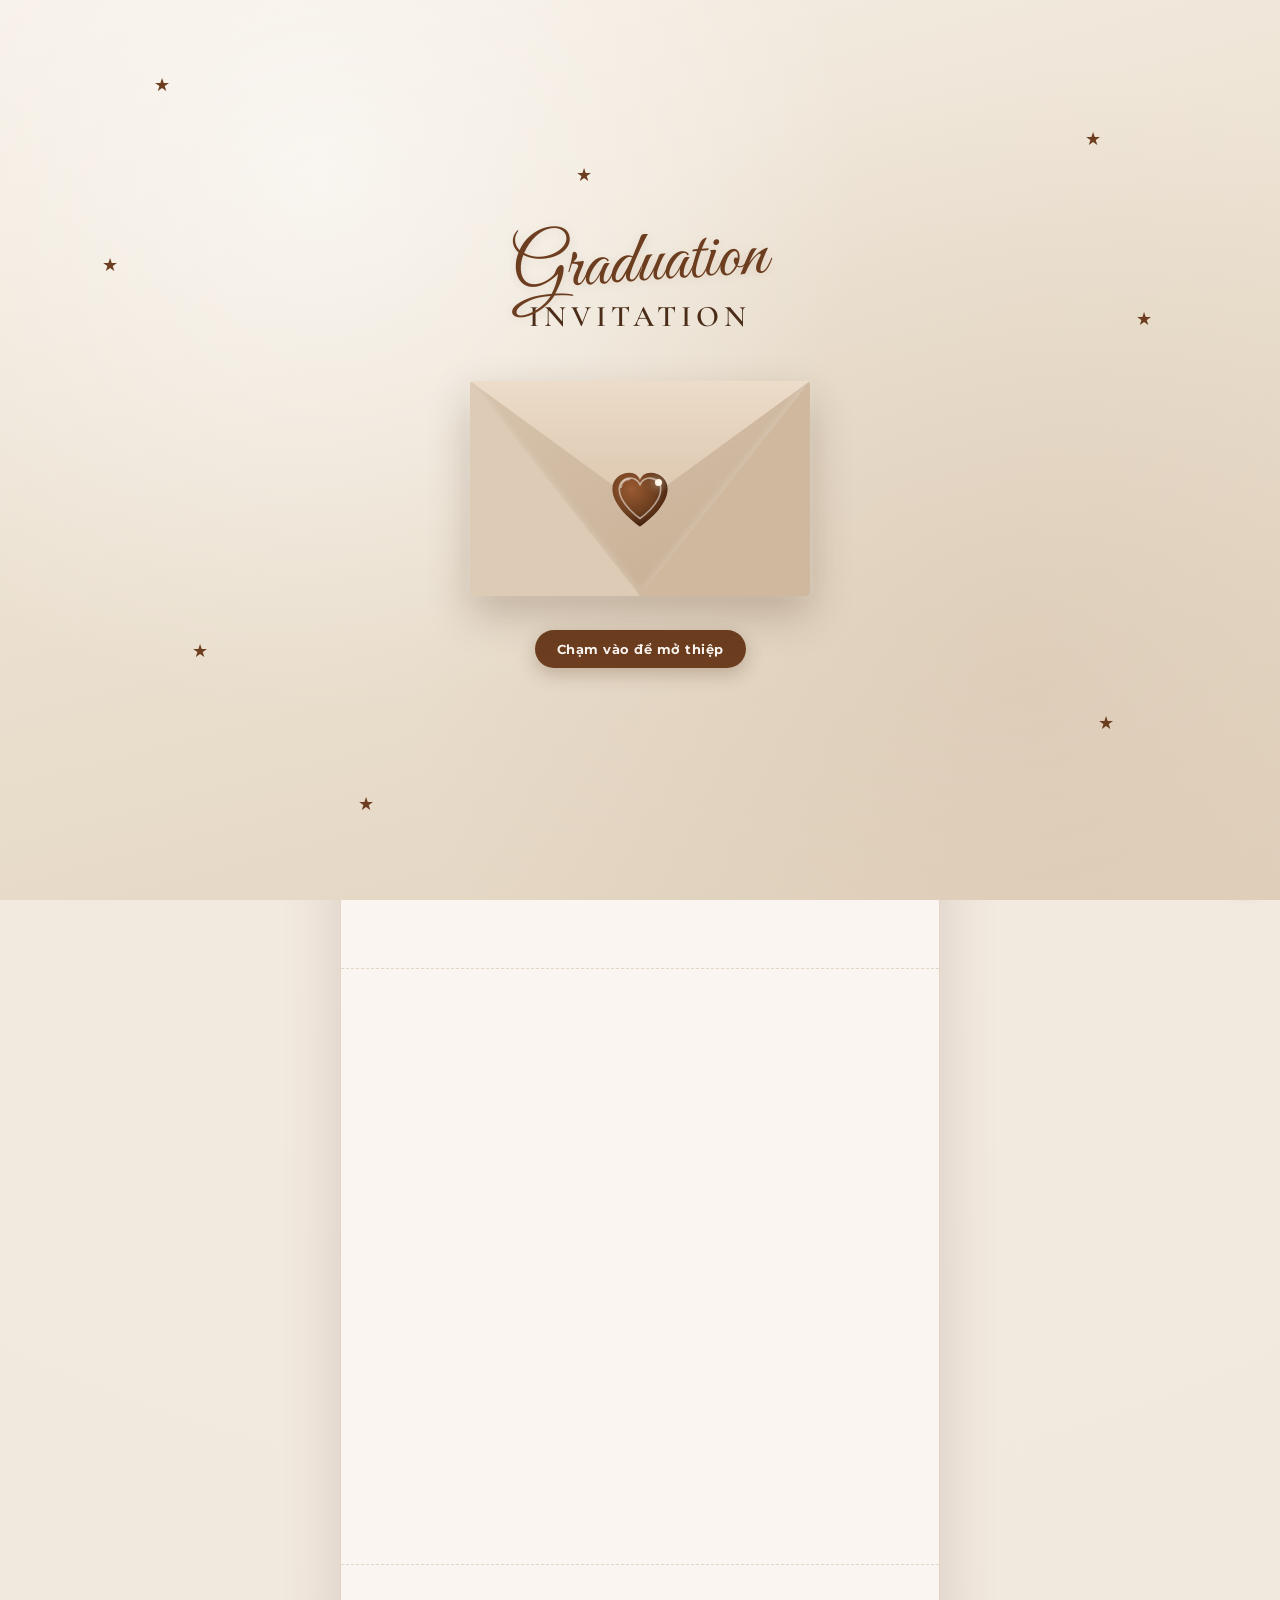
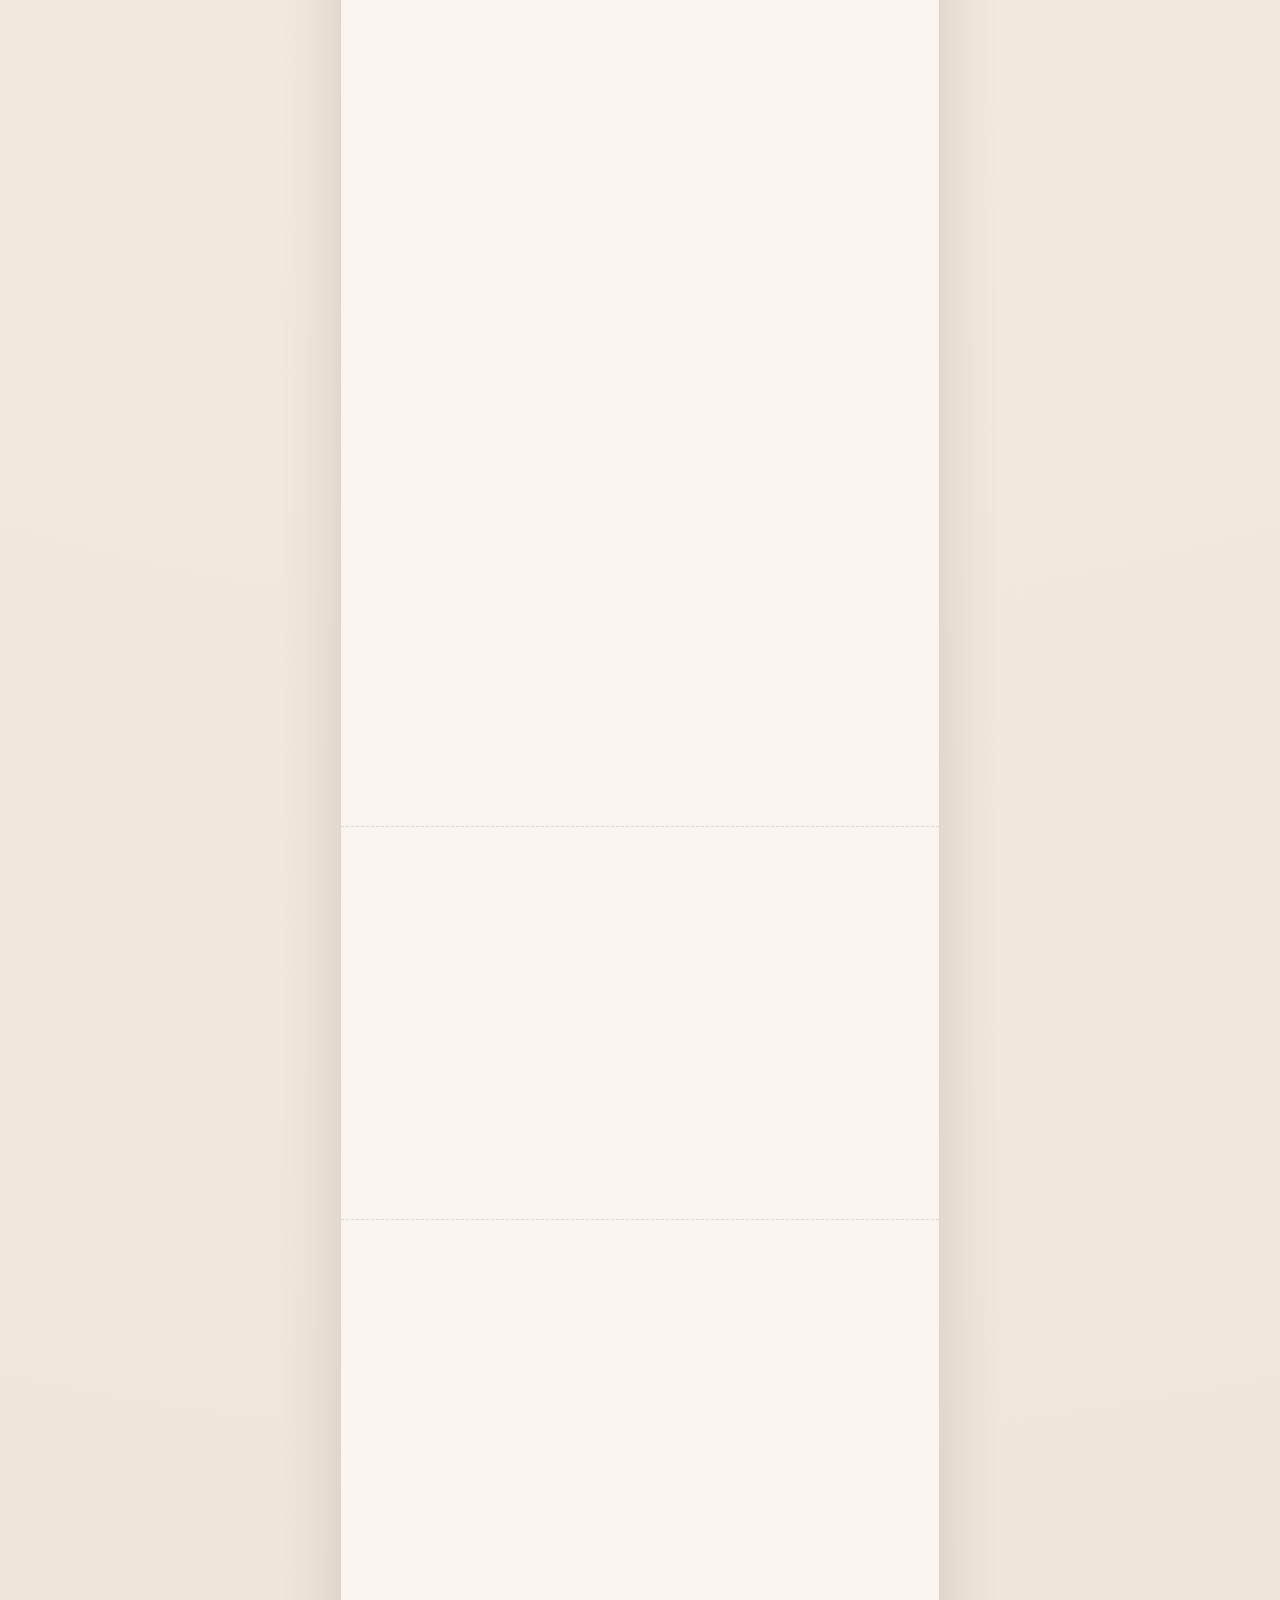
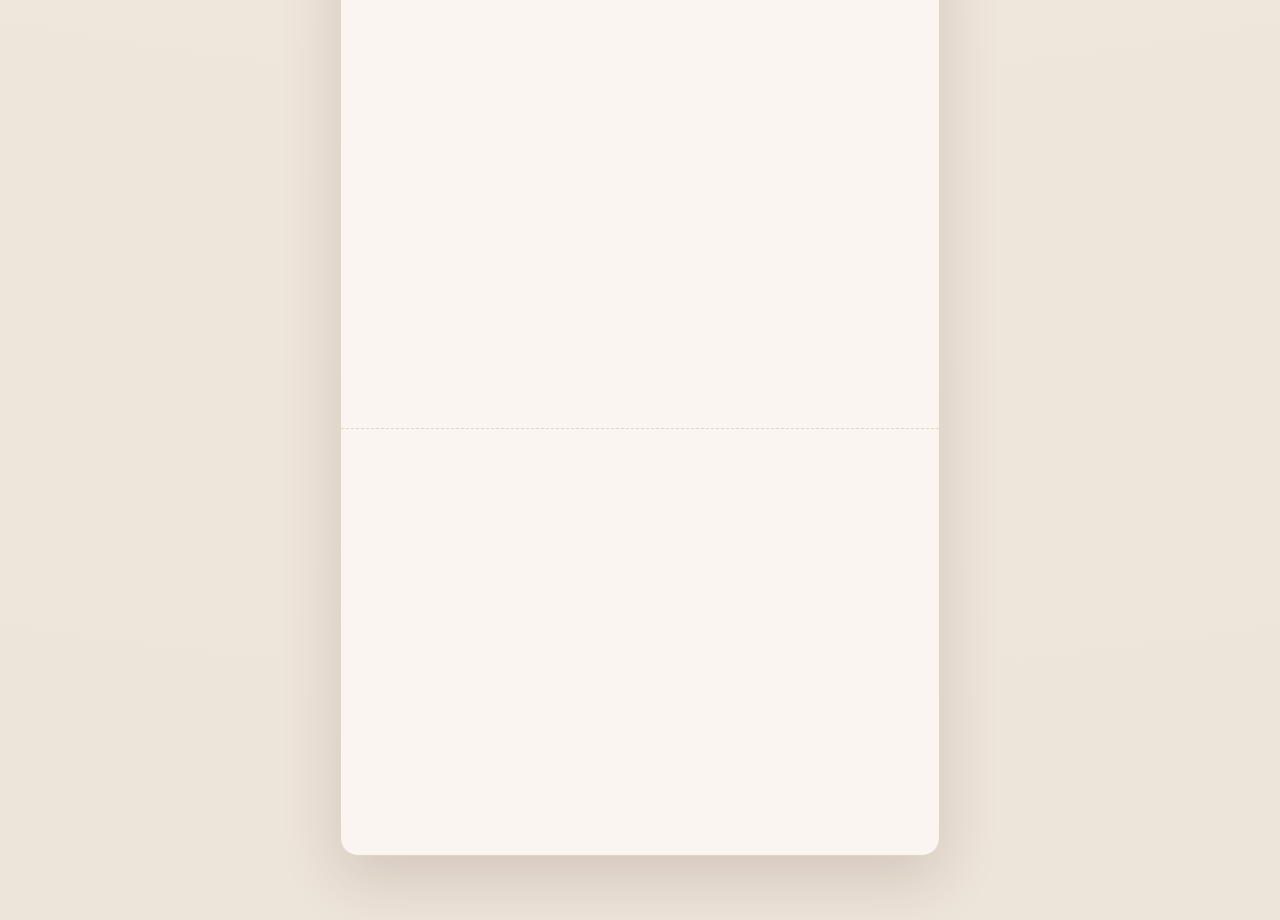
==== index.html @ fa22c61e "Retouch photo 4 and 7 to seamlessly remove background people and feet" ====
<!DOCTYPE html>
<html lang="vi">
<head>
  <meta charset="UTF-8">
  <meta name="viewport" content="width=device-width, initial-scale=1.0, viewport-fit=cover">
  <title>Thư Mời Lễ Tốt Nghiệp - Phạm Thị Kim Huê</title>

  <!-- Open Graph Meta Tags -->
  <meta property="og:type" content="website">
  <meta property="og:title" content="Graduation Party - Phạm Thị Kim Huê">
  <meta property="og:description" content="Thân mời bạn đến tham dự Graduation Party của Kim Huê vào 17 NOV 2026 tại Nhà hát Hòa Bình!">
  <meta name="description" content="Thiệp mời Graduation Party của Phạm Thị Kim Huê - 17/11/2026 tại Nhà hát Hòa Bình">

  <!-- Favicon -->
  <link rel="icon" href="data:image/svg+xml,<svg xmlns=%22http://www.w3.org/2000/svg%22 viewBox=%220 0 100 100%22><text y=%22.9em%22 font-size=%2290%22>🎓</text></svg>">

  <!-- Google Fonts: Montserrat, Great Vibes & Dancing Script (hỗ trợ đầy đủ tiếng Việt) -->
  <link rel="preconnect" href="https://fonts.googleapis.com">
  <link rel="preconnect" href="https://fonts.gstatic.com" crossorigin>
  <link href="https://fonts.googleapis.com/css2?family=Cormorant+Garamond:wght@500;600;700&family=Dancing+Script:wght@500;600;700&family=Great+Vibes&family=Montserrat:wght@400;500;600;700;800;900&display=swap" rel="stylesheet">

  <!-- Stylesheet -->
  <link rel="stylesheet" href="css/style.css?v=39">
</head>
<body class="invitation-pending">

  <!-- HIỆU ỨNG MỞ THIỆP PHONG BÌ NGANG KÈM CON DẤU HOA HỒNG & LÁ THƯ TRỒI LÊN -->
  <div id="envelopeOverlay" class="envelope-overlay" role="button" tabindex="0" aria-label="Chạm để mở thiệp mời">
    <div class="env-stars-bg" aria-hidden="true">
      <span class="env-star" style="top:8%;left:12%;">★</span>
      <span class="env-star" style="top:14%;right:14%;">★</span>
      <span class="env-star" style="top:28%;left:8%;">★</span>
      <span class="env-star" style="top:34%;right:10%;">★</span>
      <span class="env-star" style="bottom:26%;left:15%;">★</span>
      <span class="env-star" style="bottom:18%;right:13%;">★</span>
      <span class="env-star" style="bottom:9%;left:28%;">★</span>
      <span class="env-star" style="top:18%;left:45%;">★</span>
    </div>

    <div class="env-overlay-inner">
      <div class="env-header-group">
        <div class="env-title-script">Graduation</div>
        <div class="env-title-serif">INVITATION</div>
      </div>

      <div class="env-box-stage" id="envBoxStage">
        <!-- Lá thư giấy mép lượn sóng trồi lên khi chạm mở -->
        <div class="env-letter-card">
          <svg class="env-paperclip" viewBox="0 0 36 74" fill="none" stroke="#B65B43" stroke-width="3.2" stroke-linecap="round" aria-hidden="true">
            <path d="M12 20 V56 C12 65, 26 65, 26 56 V16 C26 6, 8 6, 8 16 V48 C8 54, 18 54, 18 48 V22"/>
          </svg>
          <div class="env-letter-top">THÂN MỜI</div>
          <div class="env-letter-sub">tham dự lễ tốt nghiệp của</div>
          <div id="envGradName" class="env-grad-script">Kim Huê</div>
          <div class="env-letter-date">17 NOV 2026</div>
        </div>

        <!-- Khung phong bì ngang -->
        <div class="env-pocket-back"></div>
        <div class="env-flap-top"></div>
        <div class="env-pocket-front"></div>

        <!-- Con dấu sáp hình trái tim -->
        <div class="env-rose-seal env-heart-seal" aria-hidden="true">
          <svg class="env-heart-svg" viewBox="0 0 64 64" fill="none" aria-hidden="true">
            <defs>
              <radialGradient id="heartWaxGrad" cx="35%" cy="30%" r="70%">
                <stop offset="0%" stop-color="#9A5B32"/>
                <stop offset="65%" stop-color="#6C3E1F"/>
                <stop offset="100%" stop-color="#45230F"/>
              </radialGradient>
            </defs>
            <!-- Thân sáp hình trái tim -->
            <path d="M32 56 C32 56, 6 39, 6 20.5 C6 11.5, 13.5 5.5, 22 5.5 C27.2 5.5, 30.8 8.6, 32 12.2 C33.2 8.6, 36.8 5.5, 42 5.5 C50.5 5.5, 58 11.5, 58 20.5 C58 39, 32 56, 32 56 Z" fill="url(#heartWaxGrad)"/>
            <!-- Đường dập nổi trái tim bên trong -->
            <path d="M32 48.5 C32 48.5, 12.5 35, 12.5 21 C12.5 14.5, 17.5 10.5, 23 10.5 C27.2 10.5, 30.5 13.5, 32 16.5 C33.5 13.5, 36.8 10.5, 41 10.5 C46.5 10.5, 51.5 14.5, 51.5 21 C51.5 35, 32 48.5, 32 48.5 Z" stroke="rgba(250, 245, 240, 0.55)" stroke-width="1.6" fill="none"/>
            <!-- Vệt sáng bóng nhẹ trên sáp -->
            <path d="M14 19 C14 14.5, 18 11.5, 22 11.5" stroke="rgba(255, 250, 240, 0.45)" stroke-width="2" stroke-linecap="round"/>
          </svg>
          <span class="env-seal-glint"></span>
        </div>

        <!-- Ảnh sticker cắt viền trắng góc phải dưới khi mở phong bì -->
        <div class="env-mini-polaroid" id="envMiniPolaroid">
          <div class="env-mini-photo-box">
            <img id="envMiniImg" alt="Ảnh cử nhân" />
            <span class="env-mini-ph">KH</span>
          </div>
        </div>
      </div>

      <div class="env-tap-prompt">Chạm vào để mở thiệp</div>
    </div>
  </div>

  <!-- Nhạc nền: Taylor Swift - Long Live (Taylor's Version) -->
  <audio id="bgMusic" preload="auto">
    <source src="assets/audio/long_live.m4a" type="audio/mp4">
    <source src="assets/audio/long_live.mp3" type="audio/mpeg">
  </audio>

  <!-- Canvas hạt ánh kim & cánh hoa bay nhẹ nhàng -->
  <canvas id="fxCanvas"></canvas>

  <!-- Khung thiệp mời trung tâm (tương thích điện thoại và máy tính) -->
  <main class="invitation-sheet" id="mainInvitationCard">

    <!-- =====================================================================
         SECTION 1: THIỆP CHÍNH THEO MẪU GRADUATION PARTY (KEM & NÂU VINTAGE)
         ===================================================================== -->
    <section class="party-hero-card">

      <!-- Họa tiết vẽ tay góc trên trái: Mũ cử nhân -->
      <svg class="sketch-decor sketch-cap-tl" viewBox="0 0 140 130" fill="none" stroke="#794A28" stroke-linecap="round" stroke-linejoin="round" aria-hidden="true">
        <!-- Phần mũ chóp trên nghiêng -->
        <path d="M10 15 L120 42 L80 90 L-8 55 Z" fill="#FAF5F0" stroke-width="2.2"/>
        <path d="M5 24 L95 47" stroke-width="1.1" stroke-dasharray="2 4"/>
        <path d="M18 38 L85 56" stroke-width="1.1"/>
        <!-- Phần vành đội đầu -->
        <path d="M22 68 L22 92 C40 104, 78 102, 92 85 L92 66" fill="#FAF5F0" stroke-width="2.2"/>
        <path d="M22 76 C45 88, 72 86, 92 73" stroke-width="1.3"/>
        <!-- Ngôi sao nhỏ vẽ tay -->
        <path d="M52 34 L54 39 L59 39 L55 42 L56 47 L52 44 L48 47 L49 42 L45 39 L50 39 Z" stroke-width="1.2"/>
        <!-- Nút đỉnh & dây tua rua -->
        <ellipse cx="56" cy="48" rx="4" ry="2.5" fill="#794A28"/>
        <path d="M56 48 C58 72, 46 95, 32 108" stroke-width="2"/>
        <path d="M32 108 L23 125 M32 108 L29 127 M32 108 L35 127 M32 108 L40 125" stroke-width="1.6"/>
        <circle cx="32" cy="107" r="3.2" fill="#FAF5F0" stroke-width="2"/>
      </svg>

      <!-- Họa tiết vẽ tay góc trên phải: Cuộn bằng tốt nghiệp & nơ -->
      <svg class="sketch-decor sketch-diploma-tr" viewBox="0 0 150 110" fill="none" stroke="#794A28" stroke-linecap="round" stroke-linejoin="round" aria-hidden="true">
        <path d="M24 10 L145 25 C154 38, 152 58, 138 68 L18 52 C8 40, 10 20, 24 10 Z" fill="#FAF5F0" stroke-width="2.2"/>
        <path d="M24 10 C32 22, 30 40, 18 52" stroke-width="1.8"/>
        <path d="M20 24 C23 29, 22 36, 17 40" stroke-width="1.3"/>
        <path d="M40 17 L130 29 M44 43 L126 54" stroke-width="1.1"/>
        <!-- Dải ruy băng buộc giữa cuộn bằng -->
        <path d="M84 17 C76 30, 74 44, 78 60 L88 61 C84 45, 86 31, 94 18 Z" fill="#FAF5F0" stroke-width="2"/>
        <!-- Nơ ruy băng -->
        <path d="M81 40 C65 32, 62 49, 79 44" stroke-width="1.8"/>
        <path d="M84 40 C102 35, 100 52, 82 44" stroke-width="1.8"/>
        <path d="M78 44 L66 64 M84 44 L94 67" stroke-width="1.8"/>
      </svg>

      <!-- Bóng bay vẽ tay bên trái -->
      <svg class="sketch-decor sketch-balloon-ml" viewBox="0 0 80 150" fill="none" stroke="#794A28" stroke-linecap="round" stroke-linejoin="round" aria-hidden="true">
        <path d="M38 12 C56 10, 68 25, 65 44 C62 63, 47 73, 39 74 C29 74, 15 62, 16 42 C17 24, 24 14, 38 12 Z" fill="#FAF5F0" stroke-width="2"/>
        <path d="M35 20 C27 22, 23 30, 24 40" stroke-width="1.3"/>
        <path d="M37 74 L34 79 L43 79 Z" fill="#FAF5F0" stroke-width="1.8"/>
        <path d="M39 79 C43 96, 31 112, 37 128 C40 135, 36 142, 32 146" stroke-width="1.5"/>
      </svg>

      <!-- Bàn tay cầm cuộn bằng tốt nghiệp bên phải -->
      <svg class="sketch-decor sketch-hand-mr" viewBox="0 0 110 170" fill="none" stroke="#794A28" stroke-linecap="round" stroke-linejoin="round" aria-hidden="true">
        <!-- Cuộn bằng trên tay -->
        <path d="M54 12 L84 4 L52 104 L24 98 Z" fill="#FAF5F0" stroke-width="2.5"/>
        <ellipse cx="69" cy="8" rx="15" ry="6" transform="rotate(-14 69 8)" fill="#FAF5F0" stroke-width="2.2"/>
        <path d="M40 52 L66 56" stroke-width="2"/>
        <!-- Ngón tay nắm -->
        <path d="M68 42 C52 38, 42 48, 52 56 C44 60, 42 70, 54 74 C46 78, 48 88, 60 90 C68 92, 82 90, 90 98 L108 120" fill="#FAF5F0" stroke-width="2.6"/>
        <path d="M88 30 C76 34, 72 44, 78 52 C84 62, 92 72, 108 82" stroke-width="2.6"/>
        <path d="M52 56 L68 58 M54 74 L70 76" stroke-width="2"/>
      </svg>

      <!-- Bàn tay cầm cuộn bằng tốt nghiệp góc dưới trái -->
      <svg class="sketch-decor sketch-hand-bl" viewBox="0 0 110 175" fill="none" stroke="#794A28" stroke-linecap="round" stroke-linejoin="round" aria-hidden="true">
        <!-- Cuộn bằng hướng lên -->
        <path d="M26 10 L56 6 L72 102 L42 106 Z" fill="#FAF5F0" stroke-width="2.5"/>
        <ellipse cx="41" cy="8" rx="15" ry="6" transform="rotate(-6 41 8)" fill="#FAF5F0" stroke-width="2.2"/>
        <!-- Nơ ruy băng trên cuộn bằng -->
        <path d="M35 32 L61 28 M36 37 C22 30, 22 46, 37 40" stroke-width="2"/>
        <!-- Các ngón tay cầm -->
        <path d="M44 48 C58 46, 68 54, 58 62 C66 66, 68 76, 56 80 C64 84, 62 94, 50 96 C40 98, 28 96, 18 106 L2 135" fill="#FAF5F0" stroke-width="2.6"/>
        <path d="M18 42 C30 46, 36 54, 30 64 C24 74, 16 84, 2 96" stroke-width="2.6"/>
        <path d="M58 62 L44 64 M56 80 L42 82" stroke-width="2"/>
      </svg>

      <!-- Bóng bay vẽ tay góc dưới phải -->
      <svg class="sketch-decor sketch-balloon-br" viewBox="0 0 80 150" fill="none" stroke="#794A28" stroke-linecap="round" stroke-linejoin="round" aria-hidden="true">
        <path d="M42 12 C60 14, 67 28, 64 46 C60 66, 46 75, 36 74 C26 73, 15 60, 18 40 C21 22, 28 11, 42 12 Z" fill="#FAF5F0" stroke-width="2"/>
        <path d="M37 20 C29 22, 25 30, 26 40" stroke-width="1.3"/>
        <path d="M37 74 L33 79 L42 80 Z" fill="#FAF5F0" stroke-width="1.8"/>
        <path d="M37 80 C34 98, 46 112, 41 128 C38 136, 42 142, 46 146" stroke-width="1.5"/>
      </svg>

      <!-- NỘI DUNG CHÍNH TRONG THIỆP -->
      <div class="party-hero-content">

        <!-- Dòng 1: YOU ARE INVITED TO (hiệu ứng thu giãn khoảng chữ) -->
        <div id="subtitleDisplay" class="hero-kicker tracking-reveal">
          YOU ARE INVITED TO
        </div>

        <!-- Tiêu đề lớn: GRADUATION PARTY (xuất hiện từng dòng nối tiếp) -->
        <h1 class="hero-party-heading shimmer-brown">
          <span class="heading-line-1">GRADUATION</span>
          <span class="heading-line-2">PARTY</span>
        </h1>

        <!-- Hai khung ảnh Polaroid nghiêng xếp chéo lồng nhau -->
        <div class="hero-polaroids-stage polaroid-entrance">
          <div class="polaroid-card polaroid-left album-grid-item" data-full="">
            <div class="polaroid-photo-box">
              <img id="heroBgImg" alt="Ảnh cử nhân 1" />
              <div class="polaroid-placeholder">
                <span class="ph-text">Ảnh kỷ niệm 1</span>
              </div>
            </div>
          </div>

          <div class="polaroid-card polaroid-right album-grid-item" data-full="">
            <div class="polaroid-photo-box">
              <img id="filmStripImg" alt="Ảnh cử nhân 2" />
              <div class="polaroid-placeholder">
                <span class="ph-text">Ảnh kỷ niệm 2</span>
              </div>
            </div>
          </div>
        </div>

        <!-- IN HONOR OF + Tên cử nhân -->
        <div class="hero-honor-label scroll-reveal">IN HONOR OF</div>
        <div id="graduateCalligraphy" class="hero-grad-script scroll-reveal ink-scroll-reveal delay-1">Kim Huê</div>
        <div id="ribbonGradName" class="hero-grad-fullname scroll-reveal delay-2">PHẠM THỊ KIM HUÊ</div>

        <!-- Thời gian, Địa điểm, Liên hệ (từng dòng hiện nối tiếp) -->
        <div class="hero-event-details">
          <div id="eventTimeHighlight" class="hero-datetime scroll-reveal delay-2">
            10:30 – 12:30&nbsp;&nbsp;|&nbsp;&nbsp;Thứ Ba, 17/11/2026
          </div>

          <div class="hero-venue-row scroll-reveal delay-3">
            <svg class="venue-pin-svg" viewBox="0 0 24 24" fill="none" stroke="#4A2C18" stroke-width="2" stroke-linecap="round" stroke-linejoin="round" aria-hidden="true">
              <path d="M12 21s-7-6.5-7-11.5a7 7 0 1 1 14 0C19 14.5 12 21 12 21z"/>
              <circle cx="12" cy="9.5" r="2.5"/>
            </svg>
            <span id="venueTitleDisplay">NHÀ HÁT HÒA BÌNH</span>
          </div>

          <div id="venueAddress" class="hero-address scroll-reveal delay-4">
            240 ĐƯỜNG 3/2, PHƯỜNG HÒA HƯNG, TP HCM
          </div>

          <div class="hero-contact scroll-reveal delay-5">
            CONTACT : <a id="contactPhoneLink" href="tel:0373791033">0373791033</a>
          </div>
        </div>

        <!-- Đường chia họa tiết cổ điển giãn từ tâm -->
        <div class="vintage-divider-wrap scroll-reveal divider-grow delay-5" aria-hidden="true">
          <svg class="vintage-divider-svg" viewBox="0 0 360 20" fill="none">
            <line x1="10" y1="10" x2="145" y2="10" stroke="#794A28" stroke-width="1"/>
            <path d="M150 10 L158 5 L164 10 L158 15 Z" fill="#794A28"/>
            <circle cx="170" cy="10" r="2.2" fill="#794A28"/>
            <path d="M176 10 L180 6 L184 10 L180 14 Z" fill="#794A28"/>
            <circle cx="190" cy="10" r="2.2" fill="#794A28"/>
            <path d="M196 10 L202 5 L210 10 L202 15 Z" fill="#794A28"/>
            <line x1="215" y1="10" x2="350" y2="10" stroke="#794A28" stroke-width="1"/>
          </svg>
        </div>

        <!-- Lời mời kết thiệp -->
        <p id="thankYouMsgDisplay" class="hero-closing scroll-reveal delay-6">
          MONG ĐƯỢC GẶP BẠN TRONG NGÀY ĐẶC BIỆT NÀY!
        </p>

      </div>
    </section>

    <!-- =====================================================================
         SECTION 2: ĐẾM NGƯỢC & LỊCH THÁNG
         ===================================================================== -->
    <section class="party-sub-section" id="sectionCountdownCalendar">
      <div class="sub-section-head scroll-reveal">
        <h2 class="sub-heading">Đếm Ngược Ngày Vui</h2>
      </div>

      <div class="cream-timer-row scroll-reveal">
        <div class="cream-timer-box">
          <span id="timerDays" class="cream-timer-num">00</span>
          <span class="cream-timer-txt">Ngày</span>
        </div>
        <div class="cream-timer-box">
          <span id="timerHours" class="cream-timer-num">00</span>
          <span class="cream-timer-txt">Giờ</span>
        </div>
        <div class="cream-timer-box">
          <span id="timerMins" class="cream-timer-num">00</span>
          <span class="cream-timer-txt">Phút</span>
        </div>
        <div class="cream-timer-box">
          <span id="timerSecs" class="cream-timer-num">00</span>
          <span class="cream-timer-txt">Giây</span>
        </div>
      </div>

      <div class="calendar-card-cream scroll-reveal">
        <div class="calendar-month-heading">
          Tháng <span id="calMonthScript">11</span> • <span id="badgeYear">2026</span>
          <span class="sr-only">(<span id="badgeDay">17</span>/<span id="badgeMonth">11</span>)</span>
        </div>

        <div id="calendarGrid" class="cream-calendar-grid">
          <!-- Render bằng JS -->
        </div>

        <div class="sub-actions-center">
          <button id="addToCalendarBtn" class="btn-cream-outline btn-shine" type="button">
            Lưu Lịch Google Calendar
          </button>
        </div>
      </div>
    </section>

    <!-- =====================================================================
         SECTION 2.5: ALBUM KHOẢNH KHẮC KỶ NIỆM (TRÊN BẢN ĐỒ CHỈ ĐƯỜNG)
         ===================================================================== -->
    <section class="party-sub-section" id="sectionPreMapGallery">
      <div class="sub-section-head scroll-reveal">
        <h2 class="sub-heading">Khoảnh Khắc Kỷ Niệm</h2>
      </div>

      <div class="memories-collage-frame scroll-reveal">
        <div class="memories-gallery-grid">
          <div class="memory-photo-card collage-slot-1 album-grid-item" data-full="assets/photos/photo_8.jpg">
            <img src="assets/photos/photo_8.jpg" alt="Khoảnh khắc tốt nghiệp 1" loading="lazy" />
          </div>
          <div class="memory-photo-card collage-slot-2 album-grid-item" data-full="assets/photos/photo_4.jpg?v=2">
            <img src="assets/photos/photo_4.jpg?v=2" alt="Khoảnh khắc tốt nghiệp 2" loading="lazy" />
          </div>
          <div class="memory-photo-card collage-slot-3 album-grid-item" data-full="assets/photos/photo_6.jpg">
            <img src="assets/photos/photo_6.jpg" alt="Khoảnh khắc tốt nghiệp 3" loading="lazy" />
          </div>
          <div class="memory-photo-card collage-slot-4 album-grid-item" data-full="assets/photos/photo_5.jpg">
            <img src="assets/photos/photo_5.jpg" alt="Khoảnh khắc tốt nghiệp 4" loading="lazy" />
          </div>
          <div class="memory-photo-card collage-slot-5 album-grid-item" data-full="assets/photos/photo_7.jpg?v=2">
            <img src="assets/photos/photo_7.jpg?v=2" alt="Khoảnh khắc tốt nghiệp 5" loading="lazy" />
          </div>
        </div>
      </div>
    </section>

    <!-- =====================================================================
         SECTION 3: BẢN ĐỒ CHỈ ĐƯỜNG
         ===================================================================== -->
    <section class="party-sub-section" id="sectionLocation">
      <div class="sub-section-head scroll-reveal">
        <h2 class="sub-heading">Bản Đồ Chỉ Đường</h2>
      </div>

      <div class="map-frame-cream scroll-reveal">
        <iframe
          id="googleMapIframe"
          src="https://maps.google.com/maps?q=Nh%C3%A0%20H%C3%A1t%20H%C3%B2a%20B%C3%ACnh,%20240%20%C4%90%C6%B0%E1%BB%9Dng%203/2,%20TP%20HCM&t=&z=15&ie=UTF8&iwloc=&output=embed"
          loading="lazy"
          allowfullscreen=""
          title="Google Map Location">
        </iframe>
      </div>

      <div class="sub-actions-center scroll-reveal">
        <a id="googleMapLinkBtn" href="https://maps.google.com/?q=Nh%C3%A0+H%C3%A1t+H%C3%B2a+B%C3%ACnh,+240+%C4%90%C6%B0%E1%BB%9Dng+3/2,+Qu%E1%BA%ADn+10,+TP+HCM" target="_blank" rel="noopener noreferrer" class="btn-brown-solid btn-shine">
          Chỉ Đường Đến Nhà Hát Hòa Bình
        </a>
      </div>
    </section>

    <!-- =====================================================================
         SECTION 4: LỜI NHẮN TÂM SỰ & ALBUM MỞ RỘNG (ẨN KHI CHƯA CÓ ẢNH PHỤ)
         ===================================================================== -->
    <section class="party-sub-section" id="sectionLetter">
      <div class="letter-box-cream scroll-reveal">
        <h3 class="letter-title-cream scroll-reveal" id="letterTitleDisplay">THƯ CẢM ƠN VÀ LỜI MỜI DỰ LỄ TỐT NGHIỆP 🎓</h3>
        <div class="letter-body-cream" id="letterBodyContainer">
          <p class="scroll-reveal">Gửi những người đặc biệt trong những năm tháng tuổi trẻ của mình! 💗</p>
          <p class="scroll-reveal delay-1">Vậy là cuối cùng mình cũng đã đi đến chặng cuối của những năm tháng đại học. Một hành trình tưởng chừng còn rất dài, vậy mà giờ đây đã trở thành những kỷ niệm thật đẹp.</p>
          <p class="scroll-reveal delay-2">Mình thật sự biết ơn vì đã gặp được mọi người trong quãng thời gian này. Cảm ơn vì những lần gặp gỡ, những câu chuyện sẻ chia, những kỉ niệm vui buồn và những khi mọi người đã ở bên cạnh cả những lúc chẳng cần làm gì nhiều, chỉ đơn giản là có mặt. Có lẽ, điều đáng quý nhất khi nhìn lại những năm tháng sinh viên không chỉ là tấm bằng tốt nghiệp, mà còn là những người bạn mà mình may mắn có được.</p>
          <p class="scroll-reveal delay-3">Ngày tốt nghiệp sắp tới không chỉ đánh dấu một cột mốc của riêng mình, mà còn là dịp để mình được chia sẻ niềm vui với những người mà mình trân trọng. Vì vậy, mình rất mong mọi người có thể đến tham dự và cùng mình lưu lại thêm một kỷ niệm đẹp nhé!</p>
          <p class="scroll-reveal delay-4">Cảm ơn vì đã cùng mình viết nên một phần thanh xuân thật đáng nhớ. Mong rằng dù sau này mỗi người một hành trình, chúng ta vẫn sẽ luôn nhớ về nhau bằng những tình cảm thật đẹp.</p>
          <p class="scroll-reveal delay-5">Hẹn gặp mọi người trong ngày đặc biệt của mình! 💗</p>
          <p class="scroll-reveal delay-6">Thương mến!</p>
        </div>
        <div class="letter-sig-cream scroll-reveal ink-scroll-reveal delay-2" id="letterSignature">Phạm Thị Kim Huê</div>
      </div>

      <!-- Các ảnh phụ nếu bạn thêm thêm trong /admin -->
      <div class="extra-album-grid scroll-reveal" id="albumSection">
        <div class="album-grid-item extra-photo-slot" data-photo-slot data-full="">
          <img id="albumImg1" alt="Kỷ niệm 1" />
        </div>
        <div class="album-grid-item extra-photo-slot" data-photo-slot data-full="">
          <img id="albumImg2" alt="Kỷ niệm 2" />
        </div>
        <div class="album-grid-item extra-photo-slot" data-photo-slot data-full="">
          <img id="albumImg3" alt="Kỷ niệm 3" />
        </div>
        <div class="album-grid-item extra-photo-slot" data-photo-slot data-full="">
          <img id="albumImg4" alt="Kỷ niệm 4" />
        </div>
      </div>
    </section>

    <!-- =====================================================================
         SECTION 5: XÁC NHẬN THAM DỰ (RSVP) & SỔ LƯU BÚT LỜI CHÚC
         ===================================================================== -->
    <section class="party-sub-section" id="rsvpSection">
      <div class="sub-section-head scroll-reveal">
        <h2 class="sub-heading">Xác Nhận Tham Dự và Gửi Lời Chúc</h2>
      </div>

      <form id="rsvpForm" class="rsvp-form-cream scroll-reveal">
        <input
          type="text"
          id="rsvpName"
          class="cream-input"
          placeholder="Tên của bạn"
          required
          autocomplete="off"
        />
        <textarea
          id="rsvpMessage"
          class="cream-input"
          rows="3"
          placeholder="Gửi lời chúc đến tân cử nhân Kim Huê..."
          required
        ></textarea>
        <select id="rsvpStatus" class="cream-input">
          <option value="Chắc chắn tham dự">Chắc chắn rồi! Mình sẽ đến tham dự</option>
          <option value="Sẽ cố gắng tham dự">Mình sẽ cố gắng sắp xếp đến chung vui</option>
          <option value="Bận gửi lời chúc">Mình bận việc mất rồi, xin gửi lời chúc nhé</option>
        </select>
        <button type="submit" class="btn-brown-solid btn-full btn-shine">XÁC NHẬN THAM DỰ</button>
      </form>
    </section>

  </main>

  <!-- NÚT BẬT / TẮT NHẠC NỀN (DẠNG ICON TRÒN NHỎ GỌN, KHÔNG CHỮ) -->
  <div class="floating-music-bar">
    <button id="musicToggleBtn" class="music-toggle-btn" type="button" aria-label="Bật/Tắt nhạc nền" title="Bật/Tắt nhạc nền">
      <svg class="music-svg-icon" viewBox="0 0 24 24" fill="none" stroke="currentColor" stroke-width="2" stroke-linecap="round" stroke-linejoin="round" aria-hidden="true">
        <path d="M9 18V5l12-2v13"/>
        <circle cx="6" cy="18" r="3"/>
        <circle cx="18" cy="16" r="3"/>
      </svg>
      <span class="music-mute-slash" aria-hidden="true"></span>
    </button>
  </div>

  <!-- MODAL XEM ẢNH PHÓNG TO (LIGHTBOX) -->
  <div id="lightboxModal" class="lightbox-modal">
    <button id="lightboxClose" class="lightbox-close" type="button">&times;</button>
    <img id="lightboxImg" class="lightbox-img" alt="Ảnh phóng to" />
  </div>

  <!-- Thông báo Toast -->
  <div id="toastNotice" class="toast-notice"></div>

  <!-- Scripts chức năng -->
  <script src="js/confetti.browser.min.js"></script>
  <script src="js/config.js?v=39"></script>
  <script src="js/app.js?v=39"></script>
</body>
</html>
---- css/style.css ----
/* ==========================================================================
   GRADUATION PARTY - CREAM & CHOCOLATE BROWN THEME
   Thiết kế chuẩn mẫu Vintage Line-Art & Dual Polaroids
   Tương thích hoàn hảo Điện thoại & Máy tính + Hiệu ứng mượt mà
   ========================================================================== */

:root {
  --bg-desk: #ede4da;
  --bg-card: #faf5f0;
  --bg-card-soft: #f4ece3;
  --brown-primary: #6c3e1f;
  --brown-dark: #4a2c18;
  --brown-deep: #301a0d;
  --brown-muted: #7c563a;
  --border-cream: #e4d4c3;
  --shadow-card: 0 22px 60px rgba(74, 44, 24, 0.16);
  --shadow-polaroid: 0 12px 28px rgba(54, 30, 16, 0.17);
  --font-sans: "Montserrat", -apple-system, BlinkMacSystemFont, "Segoe UI", sans-serif;
  --font-script: "Great Vibes", cursive;
  --font-guest: "Dancing Script", cursive;
}

*, *::before, *::after {
  box-sizing: border-box;
  margin: 0;
  padding: 0;
}

html {
  scroll-behavior: smooth;
  font-size: 16px;
}

body {
  font-family: var(--font-sans);
  background: radial-gradient(circle at top center, #f4ece2 0%, var(--bg-desk) 100%);
  color: var(--brown-dark);
  line-height: 1.55;
  -webkit-font-smoothing: antialiased;
  -moz-osx-font-smoothing: grayscale;
  overflow-x: hidden;
}

.sr-only {
  position: absolute;
  width: 1px;
  height: 1px;
  overflow: hidden;
  clip: rect(0, 0, 0, 0);
}

/* ==========================================================================
   HIỆU ỨNG MỞ THIỆP PHONG BÌ NGANG THEO MẪU VIDEO (TONE KEM & NÂU VINTAGE)
   ========================================================================== */
body.invitation-pending {
  overflow: hidden;
}

body.invitation-pending .reveal-item,
body.invitation-pending .ink-write-reveal,
body.invitation-pending .tracking-reveal,
body.invitation-pending .heading-line-1,
body.invitation-pending .heading-line-2,
body.invitation-pending .polaroid-entrance {
  animation-play-state: paused !important;
}

.envelope-overlay {
  position: fixed;
  inset: 0;
  z-index: 5000;
  background:
    radial-gradient(circle at 25% 20%, rgba(255, 255, 255, 0.55) 0%, transparent 45%),
    radial-gradient(circle at 80% 75%, rgba(206, 184, 160, 0.35) 0%, transparent 50%),
    linear-gradient(165deg, #f6efe6 0%, #eadfce 55%, #e2d3bf 100%);
  display: flex;
  align-items: center;
  justify-content: center;
  padding: 20px;
  cursor: pointer;
  user-select: none;
  -webkit-tap-highlight-color: transparent;
  transition: opacity 0.7s ease, transform 0.7s cubic-bezier(0.22, 1, 0.36, 1);
}

.envelope-overlay.closing {
  opacity: 0;
  transform: scale(1.04);
  pointer-events: none;
}

.env-stars-bg {
  position: absolute;
  inset: 0;
  pointer-events: none;
  overflow: hidden;
}

@keyframes envStarFloat {
  0%, 100% { opacity: 0.25; transform: scale(1) rotate(0deg); }
  50% { opacity: 0.55; transform: scale(1.12) rotate(10deg); }
}

.env-star {
  position: absolute;
  color: var(--brown-primary);
  font-size: 18px;
  animation: envStarFloat 4.2s ease-in-out infinite;
}

.env-overlay-inner {
  position: relative;
  z-index: 2;
  display: flex;
  flex-direction: column;
  align-items: center;
  width: 100%;
  max-width: 420px;
}

.env-header-group {
  text-align: center;
  margin-bottom: 30px;
  transition: transform 0.85s cubic-bezier(0.22, 1, 0.36, 1), opacity 0.6s ease;
}

.envelope-overlay.opened .env-header-group {
  transform: translateY(-28px) scale(0.95);
}

.env-title-script {
  font-family: var(--font-script);
  font-size: clamp(54px, 15vw, 74px);
  color: var(--brown-primary);
  line-height: 0.9;
  transform: rotate(-4deg);
  text-shadow: 0 2px 10px rgba(108, 62, 31, 0.12);
}

.env-title-serif {
  font-family: "Cormorant Garamond", Georgia, serif;
  font-size: clamp(22px, 6vw, 30px);
  font-weight: 600;
  color: var(--brown-dark);
  letter-spacing: 5px;
  margin-top: -4px;
}

/* Sân khấu phong bì ngang */
.env-box-stage {
  position: relative;
  width: min(340px, 86vw);
  height: 215px;
  perspective: 1200px;
  margin-top: 10px;
  transition: margin-top 0.9s cubic-bezier(0.22, 1, 0.36, 1);
}

.envelope-overlay.opened .env-box-stage {
  margin-top: 105px;
}

.env-pocket-back {
  position: absolute;
  inset: 0;
  background: linear-gradient(155deg, #d7c3ac 0%, #c6ad92 100%);
  border-radius: 5px;
  box-shadow: 0 18px 42px rgba(74, 44, 24, 0.25);
  z-index: 1;
}

/* Thư giấy mép lượn sóng trồi lên khi mở */
.env-letter-card {
  position: absolute;
  left: 16px;
  right: 16px;
  top: 14px;
  height: 196px;
  background:
    radial-gradient(circle at 8px 0, transparent 5px, #fcf8f3 5.5px) top center / 16px 10px repeat-x,
    radial-gradient(circle at 8px 10px, transparent 5px, #fcf8f3 5.5px) bottom center / 16px 10px repeat-x,
    linear-gradient(#fcf8f3, #fcf8f3) center / 100% calc(100% - 18px) no-repeat;
  padding: 22px 16px 14px;
  z-index: 2;
  opacity: 0;
  transform: translateY(16px) scale(0.95);
  transition: transform 0.95s cubic-bezier(0.22, 1, 0.36, 1) 0.18s,
              opacity 0.5s ease 0.18s;
  text-align: center;
  filter: drop-shadow(0 8px 18px rgba(74, 44, 24, 0.16));
}

.envelope-overlay.opened .env-letter-card {
  opacity: 1;
  transform: translateY(-132px) scale(1);
  z-index: 6;
}

.env-paperclip {
  position: absolute;
  top: -20px;
  left: 14px;
  width: 22px;
  height: 46px;
  transform: rotate(-8deg);
}

.env-letter-top {
  font-size: 12px;
  font-weight: 800;
  letter-spacing: 1.8px;
  color: var(--brown-deep);
}

.env-letter-sub {
  font-family: "Cormorant Garamond", Georgia, serif;
  font-size: 15px;
  font-weight: 600;
  color: var(--brown-dark);
  margin-top: 2px;
}

.env-grad-script {
  font-family: var(--font-script);
  font-size: clamp(36px, 9.5vw, 46px);
  color: var(--brown-primary);
  line-height: 1.2;
  padding: 2px 12px;
}

.env-letter-date {
  font-size: 11px;
  font-weight: 700;
  letter-spacing: 2.5px;
  color: var(--brown-muted);
  margin-top: 6px;
}

/* Túi mặt trước & nắp tam giác */
.env-pocket-front {
  position: absolute;
  inset: 0;
  z-index: 7;
  pointer-events: none;
  background:
    linear-gradient(to top right, #decbb5 49.6%, transparent 50.2%) left bottom / 50.2% 100% no-repeat,
    linear-gradient(to top left, #cfb89e 49.6%, transparent 50.2%) right bottom / 50.2% 100% no-repeat;
  border-radius: 0 0 5px 5px;
  filter: drop-shadow(0 -2px 4px rgba(255, 255, 255, 0.25));
}

.env-flap-top {
  position: absolute;
  top: 0;
  left: 0;
  right: 0;
  height: 124px;
  background: linear-gradient(180deg, #ecdcc9 0%, #dcc6ae 100%);
  clip-path: polygon(0 0, 100% 0, 50% 100%);
  transform-origin: top center;
  transition: transform 0.7s cubic-bezier(0.22, 1, 0.36, 1);
  z-index: 8;
  filter: drop-shadow(0 4px 6px rgba(74, 44, 24, 0.18));
}

.envelope-overlay.opened .env-flap-top {
  transform: rotateX(180deg);
  z-index: 1;
}

/* Con dấu sáp hình trái tim */
@keyframes heartSealPulse {
  0%, 100% {
    transform: translate(-50%, -50%) scale(1);
    filter: drop-shadow(0 6px 14px rgba(74, 44, 24, 0.35));
  }
  50% {
    transform: translate(-50%, -50%) scale(1.08);
    filter: drop-shadow(0 10px 22px rgba(74, 44, 24, 0.5));
  }
}

.env-rose-seal,
.env-heart-seal {
  position: absolute;
  left: 50%;
  top: 56%;
  transform: translate(-50%, -50%);
  width: 72px;
  height: 72px;
  z-index: 10;
  display: flex;
  align-items: center;
  justify-content: center;
  animation: heartSealPulse 2.1s ease-in-out infinite;
  transition: top 0.75s cubic-bezier(0.22, 1, 0.36, 1), transform 0.5s ease;
}

.envelope-overlay.opened .env-rose-seal,
.envelope-overlay.opened .env-heart-seal {
  animation: none;
  top: 76%;
  transform: translate(-50%, -50%) scale(0.95);
}

.env-heart-svg {
  width: 68px;
  height: 68px;
  display: block;
}

@keyframes glintBlink {
  0%, 100% { opacity: 0.2; transform: scale(0.7); }
  50% { opacity: 1; transform: scale(1.25); }
}

.env-seal-glint {
  position: absolute;
  top: 14px;
  right: 14px;
  width: 7px;
  height: 7px;
  border-radius: 50%;
  background: #fff7e6;
  box-shadow: 0 0 10px #fff7e6;
  animation: glintBlink 1.8s ease-in-out infinite;
}

/* Ảnh sticker cắt viền trắng phóng to góc phải dưới khi mở phong bì */
.env-mini-polaroid {
  position: absolute;
  right: -34px;
  left: auto;
  bottom: -16px;
  width: clamp(120px, 32vw, 142px);
  background: transparent;
  padding: 0;
  filter: drop-shadow(0 8px 18px rgba(74, 44, 24, 0.24));
  transform: rotate(7deg) scale(0.82);
  opacity: 0;
  z-index: 11;
  pointer-events: none;
  transition: transform 0.65s cubic-bezier(0.22, 1, 0.36, 1) 0.32s,
              opacity 0.5s ease 0.32s;
}

.envelope-overlay.opened .env-mini-polaroid {
  opacity: 1;
  transform: rotate(7deg) scale(1);
}

.env-mini-photo-box {
  width: 100%;
  background: transparent;
  display: flex;
  align-items: center;
  justify-content: center;
  overflow: visible;
}

.env-mini-photo-box img {
  width: 100%;
  height: auto;
  object-fit: contain;
  display: none;
}

.env-mini-polaroid.has-image .env-mini-photo-box img {
  display: block;
}

.env-mini-polaroid.has-image .env-mini-ph {
  display: none;
}

.env-mini-ph {
  font-size: 22px;
}

.env-mini-cap {
  font-family: "Cormorant Garamond", Georgia, serif;
  font-size: 8.5px;
  font-weight: 700;
  color: var(--brown-primary);
  margin-top: 4px;
  text-align: center;
  white-space: nowrap;
  overflow: hidden;
  text-overflow: ellipsis;
}

@keyframes promptFloat {
  0%, 100% { transform: translateY(0); opacity: 0.9; }
  50% { transform: translateY(-3px); opacity: 1; }
}

.env-tap-prompt {
  margin-top: 34px;
  padding: 9px 22px;
  background: var(--brown-primary);
  color: #faf5f0;
  border-radius: 999px;
  font-size: 13px;
  font-weight: 700;
  letter-spacing: 0.5px;
  box-shadow: 0 6px 18px rgba(74, 44, 24, 0.25);
  animation: promptFloat 1.9s ease-in-out infinite;
  transition: opacity 0.3s ease;
}

.envelope-overlay.opened .env-tap-prompt {
  opacity: 0;
}

/* Canvas hiệu ứng hạt ấm áp trên nền */
#fxCanvas {
  position: fixed;
  inset: 0;
  pointer-events: none;
  z-index: 4;
}

/* ==========================================================================
   KEYFRAMES & HIỆU ỨNG CHUYỂN ĐỘNG
   ========================================================================== */
@keyframes softFadeUp {
  0% {
    opacity: 0;
    transform: translateY(20px) scale(0.985);
    filter: blur(2px);
  }
  100% {
    opacity: 1;
    transform: translateY(0) scale(1);
    filter: blur(0);
  }
}

@keyframes gentleFloat {
  0%, 100% {
    transform: translateY(0px) rotate(0deg);
  }
  50% {
    transform: translateY(-7px) rotate(2deg);
  }
}

@keyframes gentleFloatReverse {
  0%, 100% {
    transform: translateY(0px) rotate(0deg);
  }
  50% {
    transform: translateY(6px) rotate(-2deg);
  }
}

@keyframes capWobble {
  0%, 100% {
    transform: rotate(0deg) translateY(0px);
  }
  50% {
    transform: rotate(-3deg) translateY(-4px);
  }
}

@keyframes diplomaFloat {
  0%, 100% {
    transform: rotate(0deg) translateY(0px);
  }
  50% {
    transform: rotate(2.5deg) translateY(4px);
  }
}

@keyframes handPeekRight {
  0%, 100% {
    transform: translateX(0px) rotate(0deg);
  }
  50% {
    transform: translateX(-4px) rotate(-1.5deg);
  }
}

@keyframes handPeekLeft {
  0%, 100% {
    transform: translateX(0px) rotate(0deg);
  }
  50% {
    transform: translateX(4px) rotate(1.5deg);
  }
}

@keyframes polaroidSwayLeft {
  0%, 100% {
    transform: rotate(-10deg) translateY(-8px);
  }
  50% {
    transform: rotate(-8.5deg) translateY(-12px);
  }
}

@keyframes polaroidSwayRight {
  0%, 100% {
    transform: rotate(10.5deg) translateY(20px);
  }
  50% {
    transform: rotate(9deg) translateY(16px);
  }
}

@keyframes brownShimmerSweep {
  0% {
    background-position: -200% center;
  }
  100% {
    background-position: 200% center;
  }
}

@keyframes nameBreathe {
  0%, 100% {
    transform: scale(1);
  }
  50% {
    transform: scale(1.025);
  }
}

@keyframes calendarPulse {
  0%, 100% {
    box-shadow: 0 4px 10px rgba(108, 62, 31, 0.35);
    transform: scale(1);
  }
  50% {
    box-shadow: 0 6px 18px rgba(108, 62, 31, 0.55);
    transform: scale(1.07);
  }
}

@keyframes btnGlowSweep {
  0% {
    left: -100%;
  }
  45%, 100% {
    left: 160%;
  }
}

@keyframes musicPulse {
  0%, 100% {
    box-shadow: 0 6px 20px rgba(108, 62, 31, 0.35);
  }
  50% {
    box-shadow: 0 6px 28px rgba(108, 62, 31, 0.65);
  }
}

@keyframes inkWriteReveal {
  0% {
    opacity: 0;
    transform: translateY(14px) scale(0.95);
    filter: blur(4px);
  }
  100% {
    opacity: 1;
    transform: translateY(0) scale(1);
    filter: blur(0);
  }
}

@keyframes trackingContract {
  0% {
    opacity: 0;
    letter-spacing: 8px;
    transform: translateY(10px);
    filter: blur(2px);
  }
  100% {
    opacity: 1;
    letter-spacing: 3px;
    transform: translateY(0);
    filter: blur(0);
  }
}

@keyframes polaroidPop {
  0% {
    opacity: 0;
    transform: translateY(28px) scale(0.92);
  }
  100% {
    opacity: 1;
    transform: translateY(0) scale(1);
  }
}

.reveal-item {
  animation: softFadeUp 0.85s cubic-bezier(0.22, 1, 0.36, 1) both;
}

.ink-write-reveal {
  animation: inkWriteReveal 1.1s cubic-bezier(0.22, 1, 0.36, 1) 0.25s both;
}

.tracking-reveal {
  animation: trackingContract 0.9s cubic-bezier(0.22, 1, 0.36, 1) 0.15s both;
}

.heading-line-1 {
  display: block;
  animation: softFadeUp 0.8s cubic-bezier(0.22, 1, 0.36, 1) 0.3s both;
}

.heading-line-2 {
  display: block;
  animation: softFadeUp 0.8s cubic-bezier(0.22, 1, 0.36, 1) 0.46s both;
}

.polaroid-entrance {
  animation: polaroidPop 0.9s cubic-bezier(0.22, 1, 0.36, 1) 0.62s both;
}

.delay-1 { animation-delay: 0.14s; }
.delay-2 { animation-delay: 0.28s; }
.delay-3 { animation-delay: 0.42s; }
.delay-4 { animation-delay: 0.56s; }
.delay-5 { animation-delay: 0.70s; }
.delay-6 { animation-delay: 0.84s; }

/* Scroll reveal an toàn theo từng dòng nối tiếp */
.anim-ready .scroll-reveal {
  opacity: 0;
  transform: translateY(22px);
  filter: blur(2.5px);
  transition: opacity 0.8s cubic-bezier(0.22, 1, 0.36, 1),
              transform 0.8s cubic-bezier(0.22, 1, 0.36, 1),
              filter 0.8s ease;
}

.anim-ready .scroll-reveal.delay-1 { transition-delay: 0.12s; }
.anim-ready .scroll-reveal.delay-2 { transition-delay: 0.24s; }
.anim-ready .scroll-reveal.delay-3 { transition-delay: 0.36s; }
.anim-ready .scroll-reveal.delay-4 { transition-delay: 0.48s; }
.anim-ready .scroll-reveal.delay-5 { transition-delay: 0.60s; }
.anim-ready .scroll-reveal.delay-6 { transition-delay: 0.72s; }

.anim-ready .scroll-reveal.is-visible {
  opacity: 1;
  transform: translateY(0);
  filter: blur(0);
}

/* Hiệu ứng chữ thư pháp xuất hiện mềm mại (không dùng clip-path để giữ trọn nét uốn) */
.anim-ready .ink-scroll-reveal {
  opacity: 0;
  transform: translateY(18px) scale(0.95);
  filter: blur(4px);
  transition: opacity 0.9s cubic-bezier(0.22, 1, 0.36, 1),
              transform 0.9s cubic-bezier(0.22, 1, 0.36, 1),
              filter 0.9s ease;
}

.anim-ready .ink-scroll-reveal.is-visible {
  opacity: 1;
  transform: translateY(0) scale(1);
  filter: blur(0);
}

/* Hiệu ứng giãn đường chia từ giữa ra 2 bên */
.anim-ready .divider-grow {
  opacity: 0;
  transform: scaleX(0.15);
  filter: none;
  transition: transform 0.9s cubic-bezier(0.22, 1, 0.36, 1),
              opacity 0.6s ease;
}

.anim-ready .divider-grow.is-visible {
  opacity: 1;
  transform: scaleX(1);
}

/* Chữ ánh đồng lướt nhẹ cho GRADUATION PARTY */
.shimmer-brown span {
  background: linear-gradient(
    115deg,
    #633719 0%,
    #794a28 32%,
    #b67b45 48%,
    #794a28 64%,
    #633719 100%
  );
  background-size: 220% auto;
  -webkit-background-clip: text;
  background-clip: text;
  color: transparent !important;
}

.shimmer-brown .heading-line-1 {
  animation: softFadeUp 0.85s cubic-bezier(0.22, 1, 0.36, 1) 0.3s both,
             brownShimmerSweep 6s linear infinite;
}

.shimmer-brown .heading-line-2 {
  animation: softFadeUp 0.85s cubic-bezier(0.22, 1, 0.36, 1) 0.46s both,
             brownShimmerSweep 6s linear infinite;
}

/* ==========================================================================
   KHUNG THIỆP CHÍNH (MOBILE FULL-WIDTH / DESKTOP CENTERED SHEET)
   ========================================================================== */
.invitation-sheet {
  width: 100%;
  max-width: 580px;
  margin: 0 auto;
  background: var(--bg-card);
  min-height: 100vh;
  position: relative;
  z-index: 2;
  overflow: hidden;
  padding-bottom: 84px;
}

@media (min-width: 640px) {
  body {
    padding: 28px 20px 64px;
  }

  .invitation-sheet {
    max-width: 600px;
    border-radius: 18px;
    border: 1.5px solid var(--border-cream);
    box-shadow: var(--shadow-card);
  }
}

/* ==========================================================================
   SECTION 1: THIỆP CHÍNH (GRADUATION PARTY HERO CARD)
   ========================================================================== */
.party-hero-card {
  position: relative;
  width: 100%;
  overflow: hidden;
  padding: 46px 26px 36px;
  text-align: center;
  background: radial-gradient(circle at 50% 35%, #fffdfa 0%, var(--bg-card) 78%);
}

.party-hero-content {
  position: relative;
  z-index: 3;
}

/* Họa tiết vẽ tay line-art xung quanh viền */
.sketch-decor {
  position: absolute;
  pointer-events: none;
  z-index: 1;
}

.sketch-cap-tl {
  top: -6px;
  left: -10px;
  width: clamp(78px, 21vw, 122px);
  animation: capWobble 6s ease-in-out infinite;
}

.sketch-diploma-tr {
  top: -4px;
  right: -10px;
  width: clamp(84px, 22vw, 132px);
  animation: diplomaFloat 6.5s ease-in-out infinite;
}

.sketch-balloon-ml {
  top: 26%;
  left: -10px;
  width: clamp(44px, 12vw, 66px);
  animation: gentleFloat 5s ease-in-out infinite;
}

.sketch-hand-mr {
  top: 22%;
  right: -14px;
  width: clamp(60px, 17vw, 96px);
  animation: handPeekRight 5.5s ease-in-out infinite;
}

.sketch-hand-bl {
  bottom: 13%;
  left: -14px;
  width: clamp(62px, 18vw, 98px);
  animation: handPeekLeft 5.8s ease-in-out infinite;
}

.sketch-balloon-br {
  bottom: 14%;
  right: -8px;
  width: clamp(42px, 12vw, 64px);
  animation: gentleFloatReverse 5.5s ease-in-out infinite;
}

/* Dòng 1: Thân mời: [Tên khách dùng font Dancing Script với gạch chân đứt] */
.hero-invite-row {
  display: inline-flex;
  align-items: baseline;
  justify-content: center;
  flex-wrap: wrap;
  gap: 8px;
  margin-bottom: 12px;
  padding: 0 42px;
}

.invite-prefix {
  font-size: clamp(16px, 4.3vw, 19px);
  font-weight: 500;
  color: var(--brown-deep);
}

.guest-script-underline {
  font-family: var(--font-guest);
  font-size: clamp(30px, 7.6vw, 38px);
  font-weight: 700;
  color: var(--brown-deep);
  line-height: 1.05;
  min-width: 140px;
  padding: 0 14px 4px;
  border-bottom: 2px dashed var(--brown-primary);
  display: inline-block;
  letter-spacing: 0.2px;
}

/* Dòng 2: YOU ARE INVITED TO */
.hero-kicker {
  font-size: clamp(13px, 3.5vw, 15.5px);
  font-weight: 600;
  color: var(--brown-dark);
  letter-spacing: 3px;
  text-transform: uppercase;
  margin-bottom: 6px;
}

/* Tiêu đề chính: GRADUATION PARTY */
.hero-party-heading {
  font-family: var(--font-sans);
  font-size: clamp(36px, 10vw, 54px);
  font-weight: 900;
  color: var(--brown-primary);
  line-height: 1.03;
  letter-spacing: 1px;
  text-transform: uppercase;
  display: flex;
  flex-direction: column;
  align-items: center;
  margin-bottom: 24px;
}

/* ==========================================================================
   HAI KHUNG ẢNH POLAROID NGHIÊNG XẾP CHÉO LỒNG NHAU
   ========================================================================== */
.hero-polaroids-stage {
  display: flex;
  align-items: center;
  justify-content: center;
  margin: 12px auto 36px;
  max-width: 440px;
  padding: 6px 4px;
}

.polaroid-card {
  width: 50.5%;
  background: #ffffff;
  padding: 9px 9px 26px;
  box-shadow: var(--shadow-polaroid);
  border: 1px solid rgba(121, 74, 40, 0.1);
  transition: transform 0.35s ease, box-shadow 0.35s ease;
  position: relative;
}

.polaroid-left {
  transform: rotate(-10deg) translateY(-8px);
  z-index: 2;
  animation: polaroidSwayLeft 6s ease-in-out infinite;
}

.polaroid-right {
  transform: rotate(10.5deg) translateY(20px);
  margin-left: -25px;
  z-index: 3;
  animation: polaroidSwayRight 6.5s ease-in-out infinite;
}

.polaroid-card.has-image {
  cursor: pointer;
}

.polaroid-card:hover {
  animation-play-state: paused;
  transform: rotate(0deg) scale(1.03) translateY(-2px);
  z-index: 5;
  box-shadow: 0 16px 36px rgba(54, 30, 16, 0.25);
}

.polaroid-photo-box {
  width: 100%;
  aspect-ratio: 4 / 4.6;
  background: var(--bg-card-soft);
  overflow: hidden;
  position: relative;
  display: flex;
  align-items: center;
  justify-content: center;
}

.polaroid-photo-box img {
  width: 100%;
  height: 100%;
  object-fit: cover;
  object-position: center 25%;
  display: none;
}

.polaroid-right .polaroid-photo-box img {
  object-position: center 22%;
}

.polaroid-card.has-image .polaroid-photo-box img {
  display: block;
}

.polaroid-card.has-image .polaroid-placeholder {
  display: none;
}

.polaroid-placeholder {
  display: flex;
  flex-direction: column;
  align-items: center;
  justify-content: center;
  gap: 6px;
  color: var(--brown-muted);
  border: 1.5px dashed var(--border-cream);
  width: calc(100% - 12px);
  height: calc(100% - 12px);
  background: rgba(255, 255, 255, 0.55);
}

.ph-icon {
  font-size: 26px;
}

.ph-text {
  font-size: 11px;
  font-weight: 600;
  letter-spacing: 0.5px;
  text-transform: uppercase;
}

/* ==========================================================================
   THÔNG TIN CỬ NHÂN & ĐỊA ĐIỂM DƯỚI POLAROID (RÕ NÉT TRÊN CẢ MÁY TÍNH)
   ========================================================================== */
.hero-honor-label {
  font-size: clamp(13px, 3.5vw, 15px);
  font-weight: 600;
  color: var(--brown-dark);
  letter-spacing: 3px;
  text-transform: uppercase;
  margin-bottom: 4px;
}

.hero-grad-script {
  font-family: var(--font-script);
  font-size: clamp(50px, 13vw, 66px);
  font-weight: 400;
  color: #633719;
  line-height: 1.32;
  padding: 6px 28px;
  margin-bottom: 2px;
  overflow: visible;
  text-shadow: 0 0 0.5px rgba(99, 55, 25, 0.5), 0 2px 8px rgba(108, 62, 31, 0.08);
  display: inline-block;
}

.hero-grad-script.is-visible {
  animation: nameBreathe 4.5s ease-in-out infinite 1.2s;
}

.hero-grad-fullname {
  font-size: 12px;
  font-weight: 700;
  color: var(--brown-muted);
  letter-spacing: 2.8px;
  text-transform: uppercase;
  margin-bottom: 18px;
}

.hero-event-details {
  display: flex;
  flex-direction: column;
  align-items: center;
  gap: 6px;
  margin-bottom: 18px;
}

.hero-datetime {
  display: inline-block;
  font-size: clamp(13.5px, 3.6vw, 15.5px);
  font-weight: 700;
  color: var(--brown-primary);
  background: rgba(255, 252, 247, 0.85);
  border: 1px solid rgba(121, 74, 40, 0.28);
  border-radius: 999px;
  padding: 7px 18px;
  letter-spacing: 0.35px;
  box-shadow: 0 3px 10px rgba(74, 44, 24, 0.05);
  margin-bottom: 6px;
  max-width: 96%;
}

.hero-venue-row {
  display: inline-flex;
  align-items: center;
  justify-content: center;
  gap: 6px;
  font-size: clamp(16px, 4.3vw, 19.5px);
  font-weight: 800;
  color: var(--brown-primary);
  text-transform: uppercase;
}

.venue-pin-svg {
  width: 20px;
  height: 20px;
  flex-shrink: 0;
}

.hero-address {
  font-size: clamp(13.5px, 3.6vw, 15.5px);
  font-weight: 600;
  color: var(--brown-deep);
  max-width: 92%;
  line-height: 1.45;
}

.hero-contact {
  font-size: clamp(14px, 3.8vw, 15.5px);
  font-weight: 600;
  color: var(--brown-deep);
  margin-top: 2px;
}

.hero-contact a {
  color: var(--brown-deep);
  text-decoration: none;
  font-weight: 700;
}

.hero-contact a:hover {
  text-decoration: underline;
  color: var(--brown-primary);
}

/* Đường chia cổ điển */
.vintage-divider-wrap {
  margin: 12px auto 12px;
  max-width: 340px;
}

.vintage-divider-svg {
  width: 100%;
  height: auto;
  display: block;
}

.hero-closing {
  font-size: clamp(12.5px, 3.4vw, 14.5px);
  font-weight: 600;
  color: var(--brown-deep);
  letter-spacing: 0.5px;
  text-transform: uppercase;
}

/* ==========================================================================
   CÁC SECTION CHỨC NĂNG BÊN DƯỚI (ĐỒNG BỘ TONE KEM & NÂU)
   ========================================================================== */
.party-sub-section {
  padding: 28px 24px 12px;
  border-top: 1px dashed var(--border-cream);
}

.sub-section-head {
  text-align: center;
  margin-bottom: 18px;
}

.sub-kicker {
  display: block;
  font-size: 11px;
  font-weight: 700;
  letter-spacing: 3px;
  color: var(--brown-muted);
  text-transform: uppercase;
  margin-bottom: 4px;
}

.sub-heading {
  font-size: 20px;
  font-weight: 800;
  color: var(--brown-primary);
  text-transform: uppercase;
  letter-spacing: 0.5px;
}

.sub-actions-center {
  text-align: center;
  margin-top: 16px;
}

/* Countdown */
.cream-timer-row {
  display: grid;
  grid-template-columns: repeat(4, 1fr);
  gap: 10px;
  margin-bottom: 22px;
}

.cream-timer-box {
  background: #ffffff;
  border: 1.5px solid var(--border-cream);
  border-radius: 10px;
  padding: 12px 4px;
  text-align: center;
  box-shadow: 0 4px 12px rgba(74, 44, 24, 0.05);
  transition: transform 0.25s ease, box-shadow 0.25s ease;
}

.cream-timer-box:hover {
  transform: translateY(-2px);
  box-shadow: 0 8px 18px rgba(74, 44, 24, 0.1);
}

.cream-timer-num {
  display: block;
  font-size: clamp(22px, 6vw, 28px);
  font-weight: 800;
  color: var(--brown-primary);
  line-height: 1.1;
}

.cream-timer-txt {
  font-size: 11px;
  font-weight: 600;
  color: var(--brown-muted);
  text-transform: uppercase;
  letter-spacing: 0.5px;
}

/* Calendar */
.calendar-card-cream {
  background: #ffffff;
  border: 1.5px solid var(--border-cream);
  border-radius: 14px;
  padding: 18px 14px;
  box-shadow: 0 6px 18px rgba(74, 44, 24, 0.06);
}

.calendar-month-heading {
  text-align: center;
  font-size: 16px;
  font-weight: 700;
  color: var(--brown-primary);
  text-transform: uppercase;
  letter-spacing: 1.5px;
  margin-bottom: 12px;
}

.cream-calendar-grid {
  display: grid;
  grid-template-columns: repeat(7, 1fr);
  gap: 4px;
  text-align: center;
}

.cal-header-cell {
  font-size: 10.5px;
  font-weight: 700;
  color: var(--brown-muted);
  padding: 6px 0;
}

.cal-date-cell {
  font-size: 13.5px;
  font-weight: 600;
  color: var(--brown-dark);
  padding: 8px 0;
  border-radius: 8px;
  display: flex;
  align-items: center;
  justify-content: center;
}

.cal-date-cell.event-date {
  background: var(--brown-primary);
  color: #ffffff;
  font-weight: 800;
  border-radius: 50%;
  width: 34px;
  height: 34px;
  margin: auto;
  animation: calendarPulse 2.4s ease-in-out infinite;
}

/* Nút bấm & Ánh sáng lướt */
.btn-shine {
  position: relative;
  overflow: hidden;
}

.btn-shine::after {
  content: "";
  position: absolute;
  top: 0;
  left: -100%;
  width: 45%;
  height: 100%;
  background: linear-gradient(
    90deg,
    transparent 0%,
    rgba(255, 255, 255, 0.35) 50%,
    transparent 100%
  );
  transform: skewX(-20deg);
  animation: btnGlowSweep 4s ease-in-out infinite;
}

.btn-cream-outline {
  display: inline-flex;
  align-items: center;
  justify-content: center;
  gap: 8px;
  padding: 10px 20px;
  font-family: var(--font-sans);
  font-size: 13px;
  font-weight: 700;
  color: var(--brown-primary);
  background: var(--bg-card);
  border: 1.5px solid var(--brown-primary);
  border-radius: 999px;
  cursor: pointer;
  text-decoration: none;
  transition: all 0.25s ease;
}

.btn-cream-outline:hover {
  background: var(--brown-primary);
  color: #ffffff;
  transform: translateY(-1px);
}

.btn-brown-solid {
  display: inline-flex;
  align-items: center;
  justify-content: center;
  gap: 8px;
  padding: 12px 24px;
  font-family: var(--font-sans);
  font-size: 13.5px;
  font-weight: 700;
  color: #ffffff;
  background: var(--brown-primary);
  border: 1.5px solid var(--brown-primary);
  border-radius: 999px;
  cursor: pointer;
  text-decoration: none;
  letter-spacing: 0.5px;
  transition: all 0.25s ease;
}

.btn-brown-solid:hover {
  background: var(--brown-dark);
  border-color: var(--brown-dark);
  transform: translateY(-2px);
  box-shadow: 0 8px 20px rgba(74, 44, 24, 0.25);
}

.btn-full {
  width: 100%;
  border-radius: 10px;
}

/* Bản đồ nhúng */
.map-frame-cream {
  border: 2px solid var(--border-cream);
  border-radius: 14px;
  overflow: hidden;
  height: 240px;
  background: #ffffff;
  box-shadow: 0 6px 18px rgba(74, 44, 24, 0.06);
}

.map-frame-cream iframe {
  width: 100%;
  height: 100%;
  border: 0;
}

/* Bức thư tâm sự & Album ảnh mở rộng */
.letter-box-cream {
  background: #ffffff;
  border: 1.5px solid var(--border-cream);
  border-radius: 14px;
  padding: 26px 22px;
  text-align: center;
  box-shadow: 0 6px 18px rgba(74, 44, 24, 0.05);
}

.letter-title-cream {
  font-size: clamp(14.5px, 3.8vw, 17px);
  font-weight: 800;
  color: var(--brown-primary);
  margin: 8px 0 14px;
  line-height: 1.45;
  letter-spacing: 0.4px;
}

.letter-body-cream {
  margin-top: 8px;
  font-size: 14.5px;
  color: var(--brown-dark);
  line-height: 1.75;
  text-align: justify;
}

.letter-body-cream p {
  text-indent: 2em;
}

.letter-body-cream p + p {
  margin-top: 10px;
}

.letter-body-cream p:first-child {
  font-weight: 600;
  color: var(--brown-primary);
  text-align: left;
  text-indent: 0;
}

.letter-body-cream p:nth-last-child(2) {
  font-weight: 600;
  text-align: center;
  text-indent: 0;
  margin-top: 14px;
}

.letter-body-cream p:last-child {
  font-style: italic;
  font-weight: 600;
  text-align: center;
  text-indent: 0;
  color: var(--brown-primary);
  margin-top: 8px;
}

/* Chữ ký bức thư dùng Dancing Script cho gọn, thanh thoát và dễ đọc trên máy tính */
.letter-sig-cream {
  font-family: var(--font-guest);
  font-size: clamp(26px, 6.5vw, 34px);
  font-weight: 700;
  color: var(--brown-primary);
  margin-top: 16px;
  line-height: 1.2;
}

/* Album phụ (chỉ hiện nếu có ảnh từ /admin) */
.extra-album-grid {
  display: grid;
  grid-template-columns: repeat(2, 1fr);
  gap: 10px;
  margin-top: 16px;
}

.extra-photo-slot {
  display: none;
  background: #ffffff;
  padding: 6px;
  border: 1px solid var(--border-cream);
  border-radius: 8px;
  cursor: pointer;
  transition: transform 0.25s ease;
}

.extra-photo-slot:hover {
  transform: scale(1.02);
}

.extra-photo-slot.has-image {
  display: block;
}

.extra-photo-slot img {
  width: 100%;
  aspect-ratio: 3 / 4;
  object-fit: cover;
  border-radius: 4px;
  display: block;
}

/* Album 5 ảnh kỷ niệm xếp theo bố cục collage ngay trên Bản đồ chỉ đường */
.memories-collage-frame {
  background: #ffffff;
  padding: 8px;
  border: 1.5px solid var(--border-cream);
  border-radius: 12px;
  box-shadow: 0 10px 26px rgba(72, 42, 22, 0.09);
}

.memories-gallery-grid {
  display: grid;
  grid-template-columns: repeat(3, minmax(0, 1fr));
  grid-template-rows: 1.05fr 1fr 1fr;
  gap: 6px;
  aspect-ratio: 3 / 4.25;
}

.memory-photo-card {
  position: relative;
  width: 100%;
  height: 100%;
  border: 1px solid rgba(108, 62, 31, 0.14);
  border-radius: 4px;
  overflow: hidden;
  cursor: pointer;
  background: var(--bg-card-soft);
}

.memory-photo-card img {
  width: 100%;
  height: 100%;
  object-fit: cover;
  display: block;
  transition: transform 0.35s cubic-bezier(0.22, 1, 0.36, 1);
}

.memory-photo-card:hover img {
  transform: scale(1.04);
}

.collage-slot-1 {
  grid-column: 1 / 3;
  grid-row: 1 / 2;
}

.collage-slot-1 img {
  object-position: center 62%;
}

.collage-slot-2 {
  grid-column: 3 / 4;
  grid-row: 1 / 2;
}

.collage-slot-2 img {
  object-position: center 55%;
}

.collage-slot-3 {
  grid-column: 1 / 2;
  grid-row: 2 / 3;
}

.collage-slot-3 img {
  object-position: center 22%;
}

.collage-slot-4 {
  grid-column: 1 / 2;
  grid-row: 3 / 4;
}

.collage-slot-4 img {
  object-position: center 68%;
}

.collage-slot-5 {
  grid-column: 2 / 4;
  grid-row: 2 / 4;
}

.collage-slot-5 img {
  object-position: center 55%;
}

/* Form RSVP & Danh sách lời chúc */
.rsvp-form-cream {
  display: flex;
  flex-direction: column;
  gap: 12px;
}

.cream-input {
  width: 100%;
  padding: 12px 14px;
  font-family: var(--font-sans);
  font-size: 16px;
  color: var(--brown-deep);
  background: #ffffff;
  border: 1.5px solid var(--border-cream);
  border-radius: 10px;
  outline: none;
  transition: border-color 0.2s ease, box-shadow 0.2s ease;
}

.cream-input:focus {
  border-color: var(--brown-primary);
  box-shadow: 0 0 0 3px rgba(108, 62, 31, 0.12);
}

.wishes-list-cream {
  display: flex;
  flex-direction: column;
  gap: 10px;
}

.wish-item {
  background: #ffffff;
  border: 1px solid var(--border-cream);
  border-radius: 12px;
  padding: 14px 16px;
  box-shadow: 0 3px 10px rgba(74, 44, 24, 0.04);
  transition: transform 0.2s ease;
}

.wish-item:hover {
  transform: translateY(-2px);
}

.wish-header {
  display: flex;
  justify-content: space-between;
  align-items: center;
  gap: 8px;
  margin-bottom: 6px;
  flex-wrap: wrap;
}

.wish-author {
  font-weight: 700;
  font-size: 14px;
  color: var(--brown-primary);
}

.wish-status-badge {
  font-size: 11px;
  font-weight: 600;
  padding: 3px 10px;
  border-radius: 999px;
  background: var(--bg-card-soft);
  color: var(--brown-primary);
  border: 1px solid var(--border-cream);
}

.wish-content {
  font-size: 14px;
  color: var(--brown-dark);
  line-height: 1.55;
}

.wish-time {
  font-size: 11px;
  color: var(--brown-muted);
  margin-top: 6px;
}

/* Footer */
.party-footer {
  padding: 20px 16px 8px;
  text-align: center;
}

.footer-credit {
  font-size: 12px;
  color: var(--brown-muted);
  opacity: 0.7;
}

/* ==========================================================================
   NÚT NHẠC NỔI, LIGHTBOX & TOAST
   ========================================================================== */
.floating-music-bar {
  position: fixed;
  right: 14px;
  bottom: 14px;
  z-index: 999;
}

.music-toggle-btn {
  position: relative;
  width: 42px;
  height: 42px;
  padding: 0;
  display: inline-flex;
  align-items: center;
  justify-content: center;
  color: #faf5f0;
  background: var(--brown-primary);
  border: 1.5px solid #fdf9f3;
  border-radius: 50%;
  box-shadow: 0 5px 16px rgba(74, 44, 24, 0.28);
  cursor: pointer;
  transition: transform 0.22s ease, background 0.22s ease;
}

.music-toggle-btn:hover {
  transform: scale(1.07);
  background: var(--brown-dark);
}

.music-svg-icon {
  width: 19px;
  height: 19px;
  display: block;
}

.music-mute-slash {
  position: absolute;
  width: 24px;
  height: 2px;
  background: #faf5f0;
  border-radius: 2px;
  transform: rotate(-45deg);
  transition: opacity 0.2s ease, transform 0.2s ease;
}

.music-toggle-btn.playing {
  animation: musicPulse 2s ease-in-out infinite;
}

.music-toggle-btn.playing .music-svg-icon {
  animation: gentleFloat 1.5s ease-in-out infinite;
}

.music-toggle-btn.playing .music-mute-slash {
  opacity: 0;
  transform: rotate(-45deg) scale(0.4);
}

.lightbox-modal {
  position: fixed;
  inset: 0;
  background: rgba(34, 18, 10, 0.88);
  display: none;
  align-items: center;
  justify-content: center;
  z-index: 2000;
  padding: 20px;
}

.lightbox-modal.active {
  display: flex;
}

.lightbox-img {
  max-height: 88vh;
  max-width: 94vw;
  border-radius: 8px;
  border: 6px solid #ffffff;
}

.lightbox-close {
  position: absolute;
  top: 16px;
  right: 22px;
  background: none;
  border: none;
  color: #ffffff;
  font-size: 34px;
  cursor: pointer;
}

.toast-notice {
  position: fixed;
  left: 50%;
  bottom: 74px;
  transform: translateX(-50%) translateY(16px);
  background: var(--brown-deep);
  color: #faf5f0;
  padding: 10px 20px;
  border-radius: 999px;
  font-size: 13.5px;
  font-weight: 600;
  opacity: 0;
  pointer-events: none;
  transition: opacity 0.25s ease, transform 0.25s ease;
  z-index: 3000;
  max-width: 90vw;
  text-align: center;
  box-shadow: 0 8px 24px rgba(0, 0, 0, 0.2);
}

.toast-notice.show {
  opacity: 1;
  transform: translateX(-50%) translateY(0);
}

/* ==========================================================================
   TỐI ƯU ĐIỆN THOẠI MÀN HÌNH NHỎ (< 390px)
   ========================================================================== */
@media (max-width: 390px) {
  .party-hero-card {
    padding: 46px 16px 30px;
  }

  .sketch-balloon-ml,
  .sketch-balloon-br {
    opacity: 0.72;
    width: 38px;
  }

  .sketch-hand-mr,
  .sketch-hand-bl {
    width: 54px;
    opacity: 0.85;
  }

  .polaroid-card {
    padding: 6px 6px 20px;
  }

  .polaroid-right {
    margin-left: -19px;
  }
}
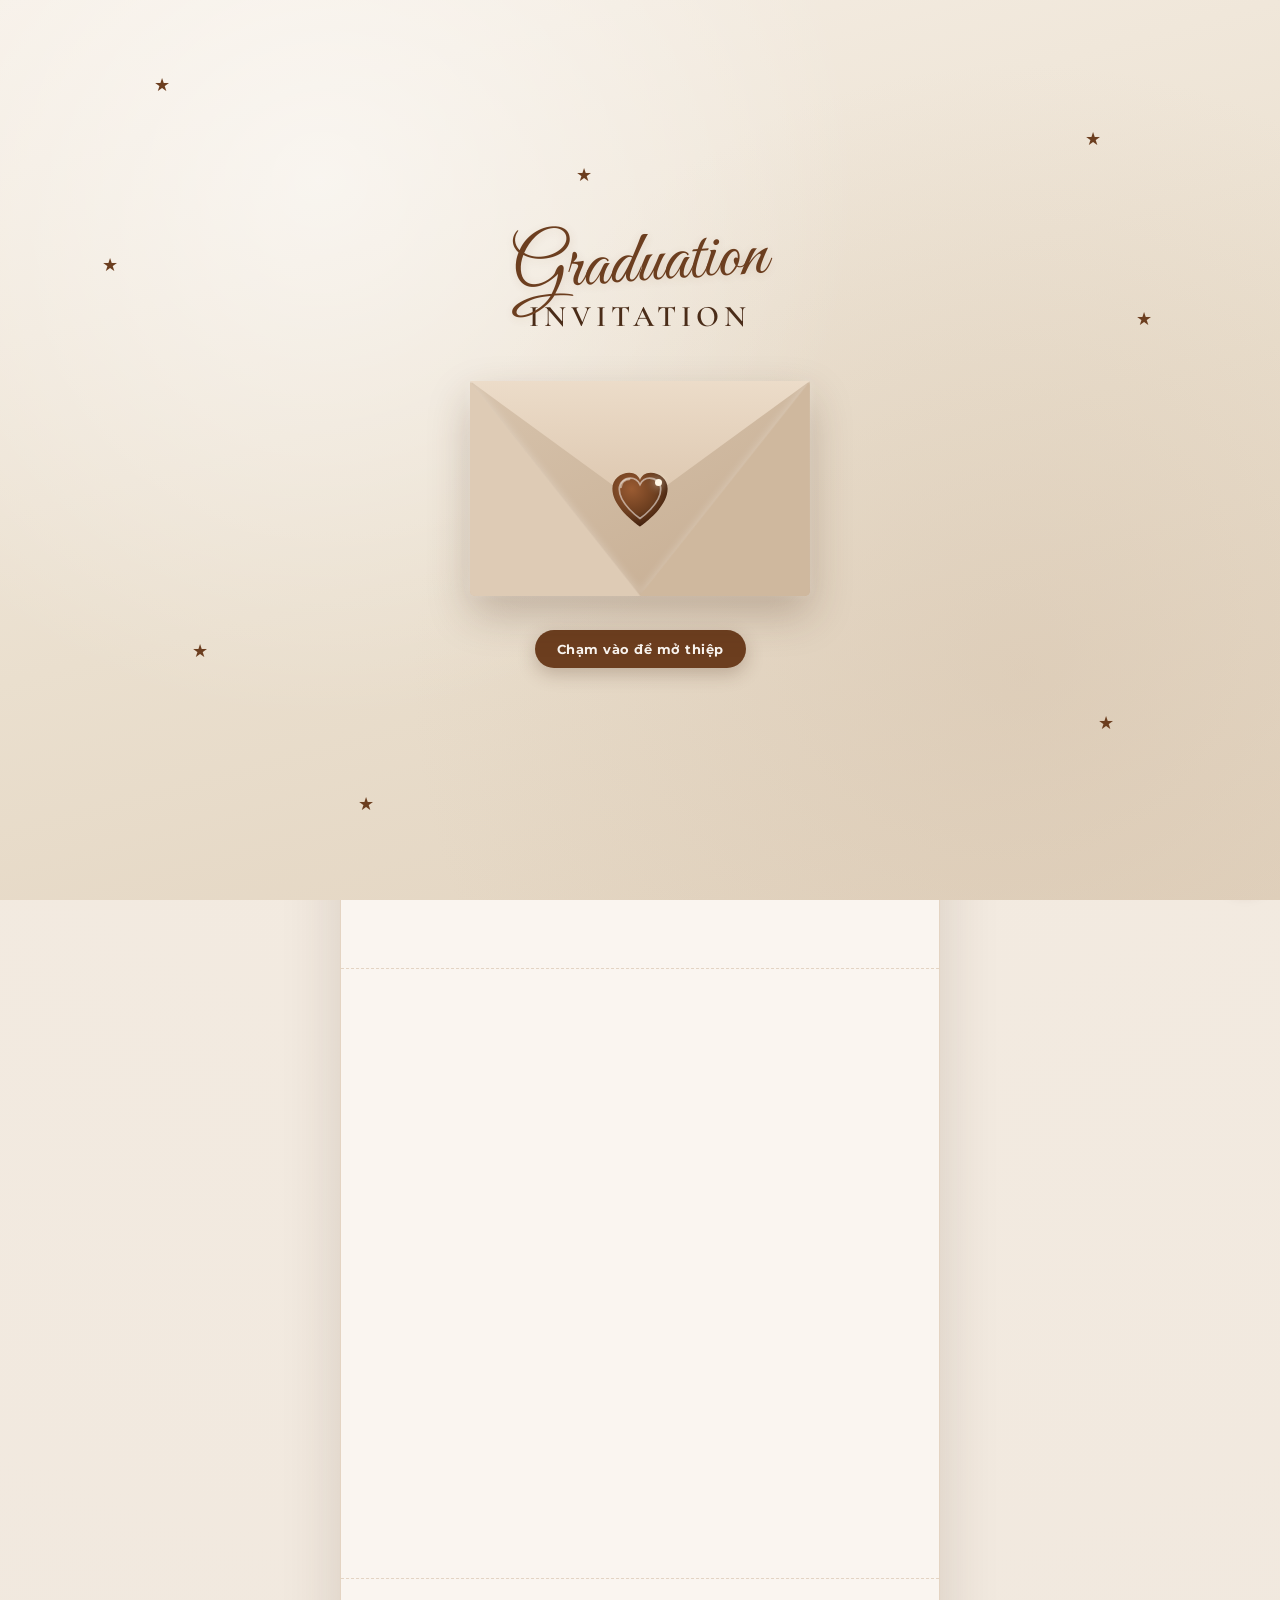
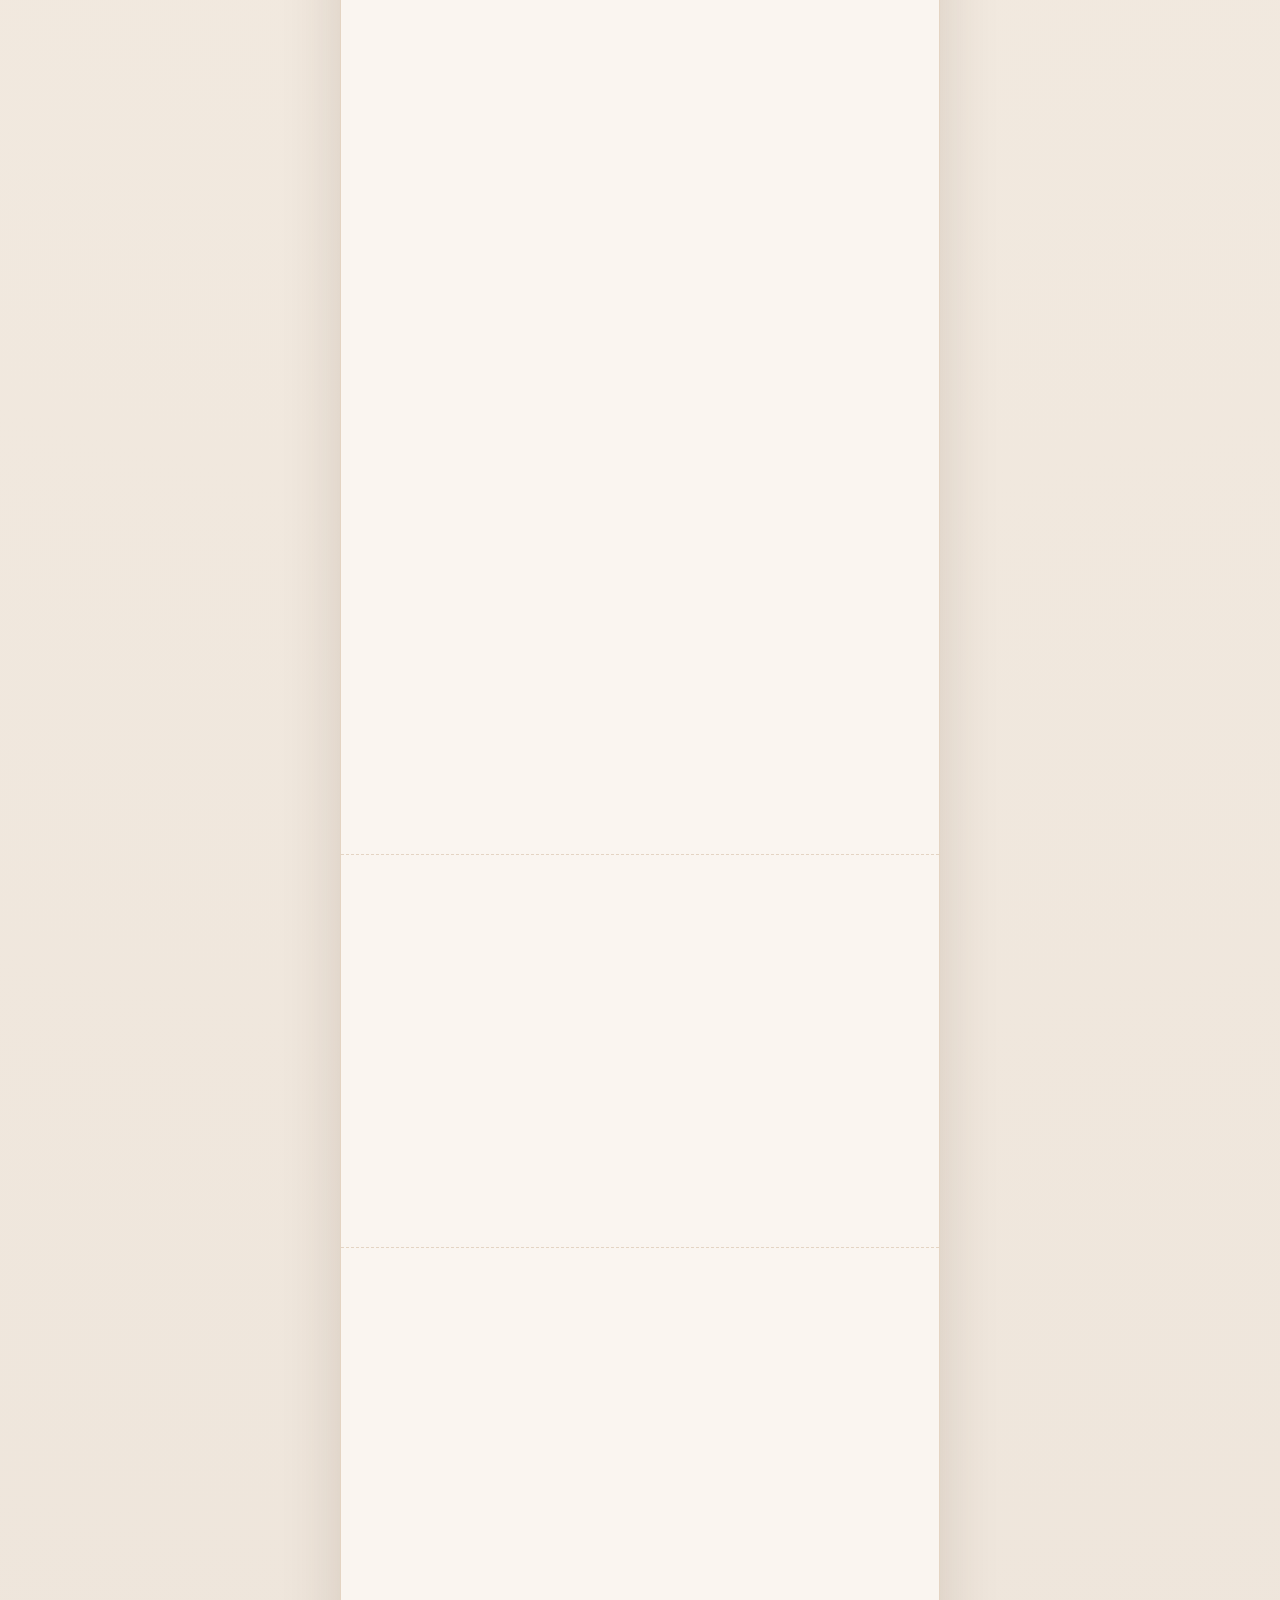
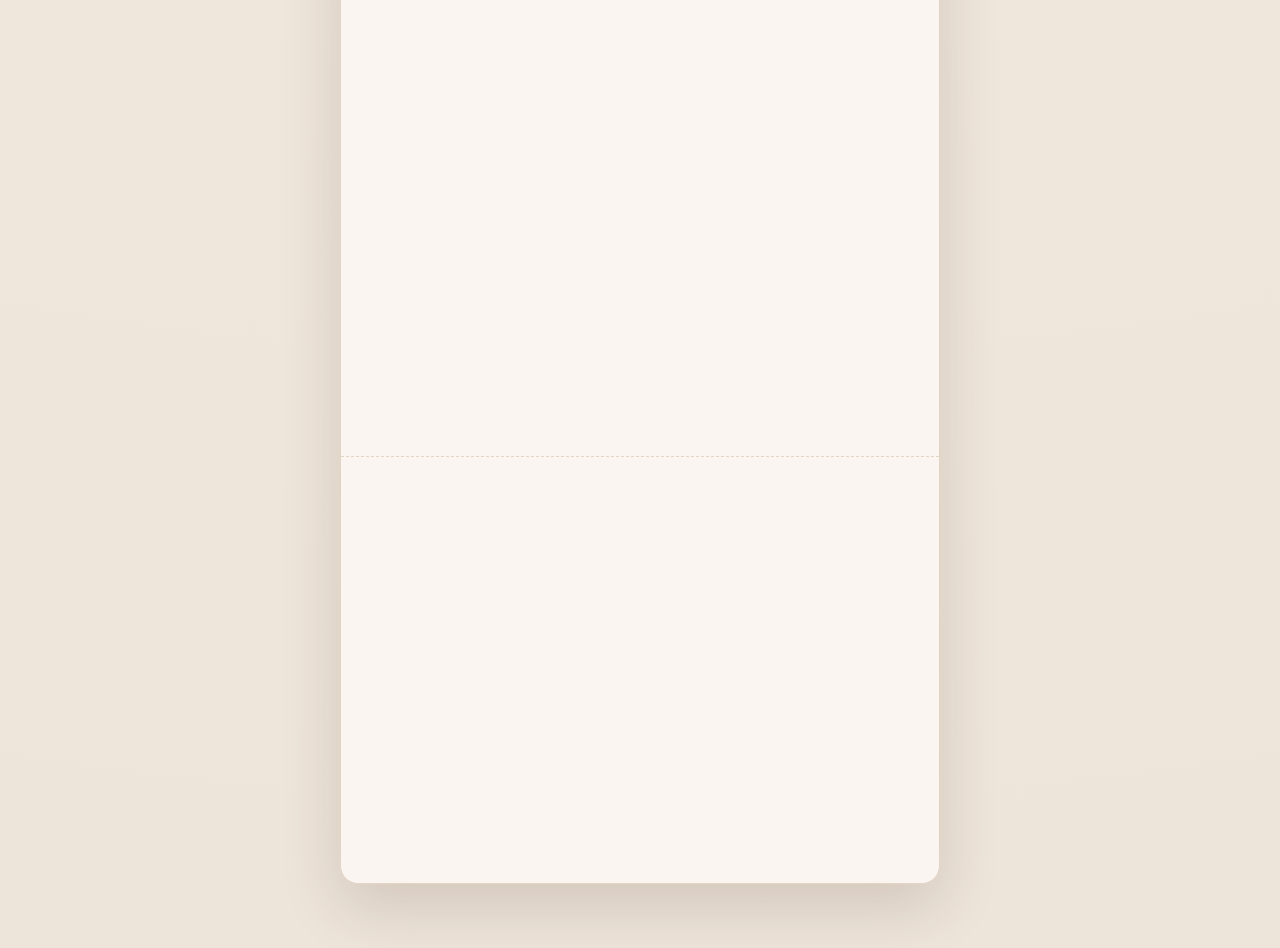
==== commit d66050ea: "Apply Dancing Script font to Countdown and Little moments headers" ====
--- a/index.html
+++ b/index.html
@@ -20,7 +20,7 @@
   <link href="https://fonts.googleapis.com/css2?family=Cormorant+Garamond:wght@500;600;700&family=Dancing+Script:wght@500;600;700&family=Great+Vibes&family=Montserrat:wght@400;500;600;700;800;900&display=swap" rel="stylesheet">
 
   <!-- Stylesheet -->
-  <link rel="stylesheet" href="css/style.css?v=39">
+  <link rel="stylesheet" href="css/style.css?v=45">
 </head>
 <body class="invitation-pending">
 
@@ -272,7 +272,7 @@
          ===================================================================== -->
     <section class="party-sub-section" id="sectionCountdownCalendar">
       <div class="sub-section-head scroll-reveal">
-        <h2 class="sub-heading">Đếm Ngược Ngày Vui</h2>
+        <h2 class="sub-heading sub-heading-script">Countdown</h2>
       </div>
 
       <div class="cream-timer-row scroll-reveal">
@@ -313,11 +313,11 @@
     </section>
 
     <!-- =====================================================================
-         SECTION 2.5: ALBUM KHOẢNH KHẮC KỶ NIỆM (TRÊN BẢN ĐỒ CHỈ ĐƯỜNG)
+         SECTION 2.5: ALBUM LITTLE MOMENTS (TRÊN BẢN ĐỒ CHỈ ĐƯỜNG)
          ===================================================================== -->
     <section class="party-sub-section" id="sectionPreMapGallery">
       <div class="sub-section-head scroll-reveal">
-        <h2 class="sub-heading">Khoảnh Khắc Kỷ Niệm</h2>
+        <h2 class="sub-heading sub-heading-script">Little moments</h2>
       </div>
 
       <div class="memories-collage-frame scroll-reveal">
@@ -325,8 +325,8 @@
           <div class="memory-photo-card collage-slot-1 album-grid-item" data-full="assets/photos/photo_8.jpg">
             <img src="assets/photos/photo_8.jpg" alt="Khoảnh khắc tốt nghiệp 1" loading="lazy" />
           </div>
-          <div class="memory-photo-card collage-slot-2 album-grid-item" data-full="assets/photos/photo_4.jpg?v=2">
-            <img src="assets/photos/photo_4.jpg?v=2" alt="Khoảnh khắc tốt nghiệp 2" loading="lazy" />
+          <div class="memory-photo-card collage-slot-2 album-grid-item" data-full="assets/photos/photo_4.jpg?v=3">
+            <img src="assets/photos/photo_4.jpg?v=3" alt="Khoảnh khắc tốt nghiệp 2" loading="lazy" />
           </div>
           <div class="memory-photo-card collage-slot-3 album-grid-item" data-full="assets/photos/photo_6.jpg">
             <img src="assets/photos/photo_6.jpg" alt="Khoảnh khắc tốt nghiệp 3" loading="lazy" />
@@ -334,8 +334,8 @@
           <div class="memory-photo-card collage-slot-4 album-grid-item" data-full="assets/photos/photo_5.jpg">
             <img src="assets/photos/photo_5.jpg" alt="Khoảnh khắc tốt nghiệp 4" loading="lazy" />
           </div>
-          <div class="memory-photo-card collage-slot-5 album-grid-item" data-full="assets/photos/photo_7.jpg?v=2">
-            <img src="assets/photos/photo_7.jpg?v=2" alt="Khoảnh khắc tốt nghiệp 5" loading="lazy" />
+          <div class="memory-photo-card collage-slot-5 album-grid-item" data-full="assets/photos/photo_7.jpg?v=3">
+            <img src="assets/photos/photo_7.jpg?v=3" alt="Khoảnh khắc tốt nghiệp 5" loading="lazy" />
           </div>
         </div>
       </div>
@@ -459,7 +459,7 @@
 
   <!-- Scripts chức năng -->
   <script src="js/confetti.browser.min.js"></script>
-  <script src="js/config.js?v=39"></script>
-  <script src="js/app.js?v=39"></script>
+  <script src="js/config.js?v=45"></script>
+  <script src="js/app.js?v=45"></script>
 </body>
 </html>
--- a/css/style.css
+++ b/css/style.css
@@ -329,14 +329,14 @@
 /* Ảnh sticker cắt viền trắng phóng to góc phải dưới khi mở phong bì */
 .env-mini-polaroid {
   position: absolute;
-  right: -34px;
+  right: -32px;
   left: auto;
   bottom: -16px;
   width: clamp(120px, 32vw, 142px);
   background: transparent;
   padding: 0;
-  filter: drop-shadow(0 8px 18px rgba(74, 44, 24, 0.24));
-  transform: rotate(7deg) scale(0.82);
+  filter: drop-shadow(0 10px 22px rgba(74, 44, 24, 0.28));
+  transform: rotate(6.5deg) scale(0.82);
   opacity: 0;
   z-index: 11;
   pointer-events: none;
@@ -346,7 +346,7 @@
 
 .envelope-overlay.opened .env-mini-polaroid {
   opacity: 1;
-  transform: rotate(7deg) scale(1);
+  transform: rotate(6.5deg) scale(1);
 }
 
 .env-mini-photo-box {
@@ -1109,6 +1109,15 @@
   color: var(--brown-primary);
   text-transform: uppercase;
   letter-spacing: 0.5px;
+}
+
+.sub-heading.sub-heading-script {
+  font-family: var(--font-guest), "Dancing Script", cursive;
+  font-size: clamp(30px, 6vw, 36px);
+  font-weight: 700;
+  text-transform: none;
+  letter-spacing: 0.5px;
+  line-height: 1.25;
 }
 
 .sub-actions-center {
@@ -1461,7 +1470,7 @@
 }
 
 .collage-slot-2 img {
-  object-position: center 55%;
+  object-position: center 50%;
 }
 
 .collage-slot-3 {
@@ -1488,7 +1497,7 @@
 }
 
 .collage-slot-5 img {
-  object-position: center 55%;
+  object-position: center 50%;
 }
 
 /* Form RSVP & Danh sách lời chúc */
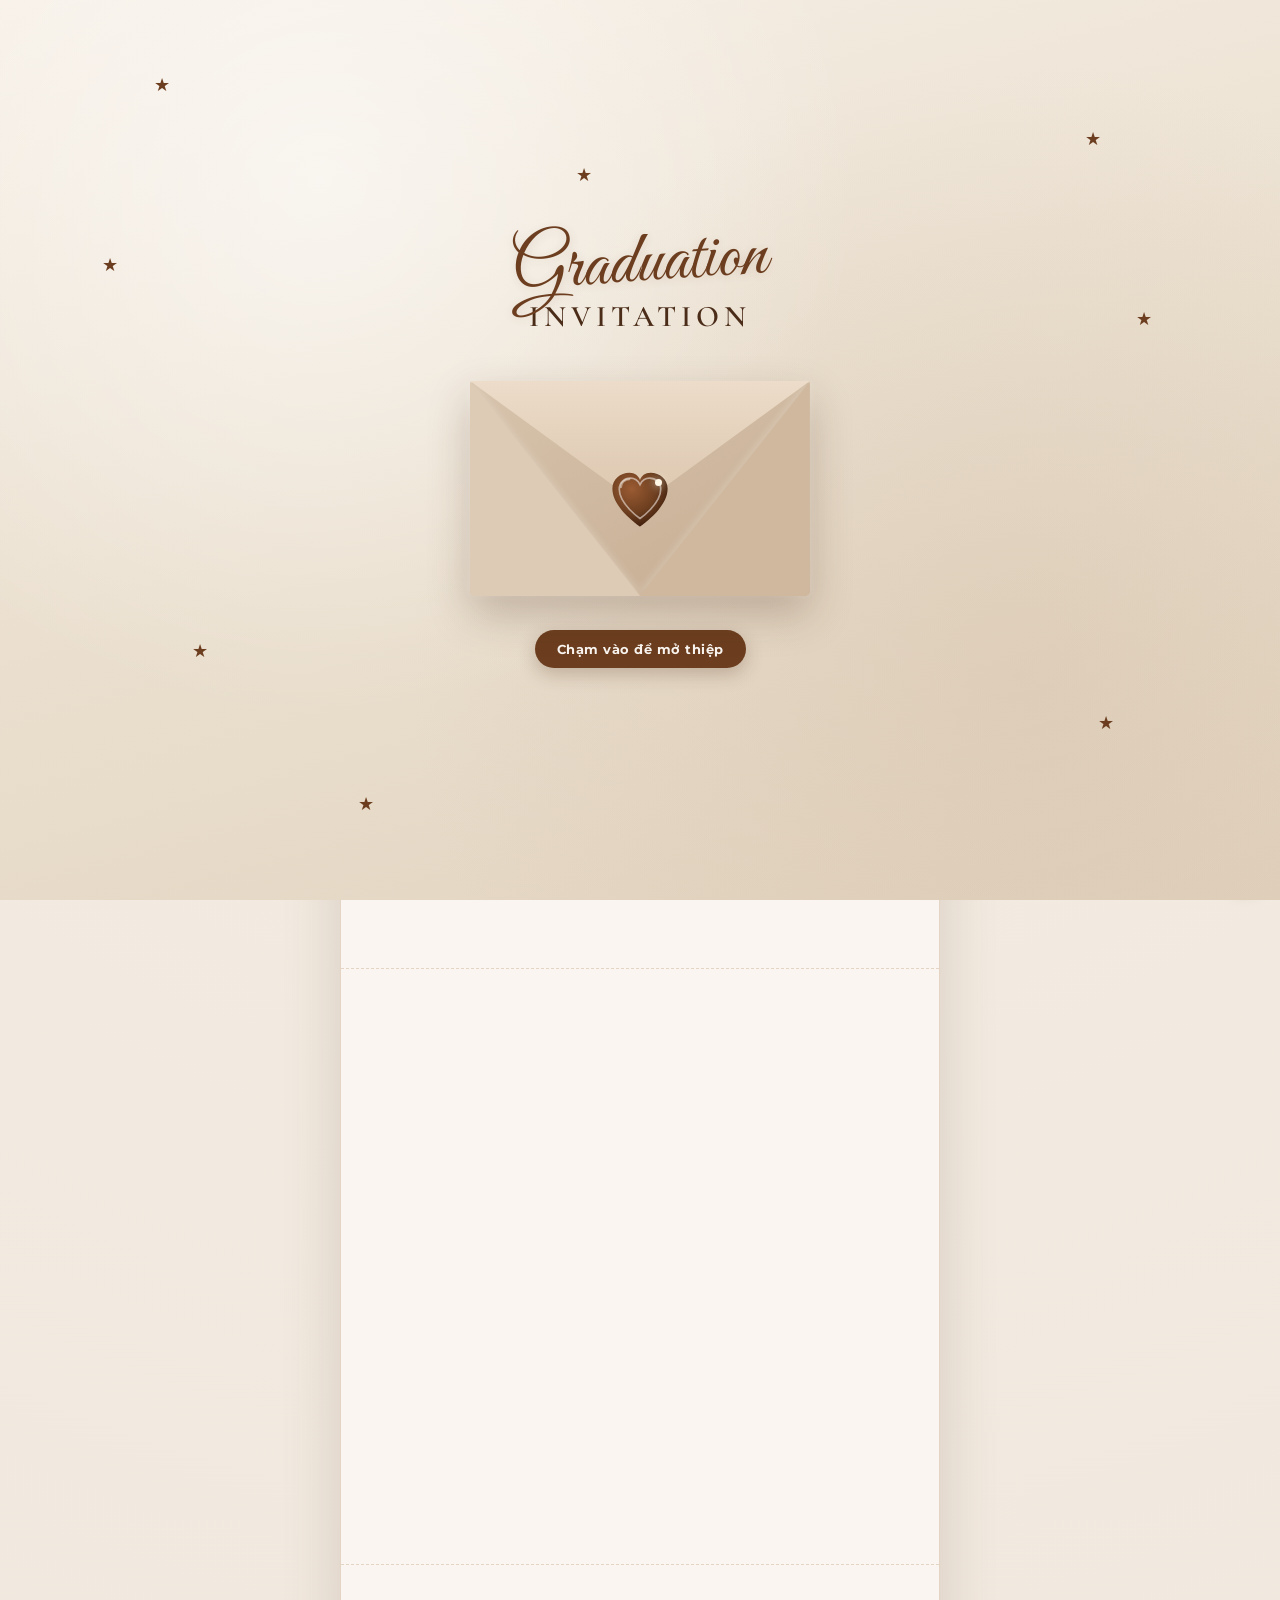
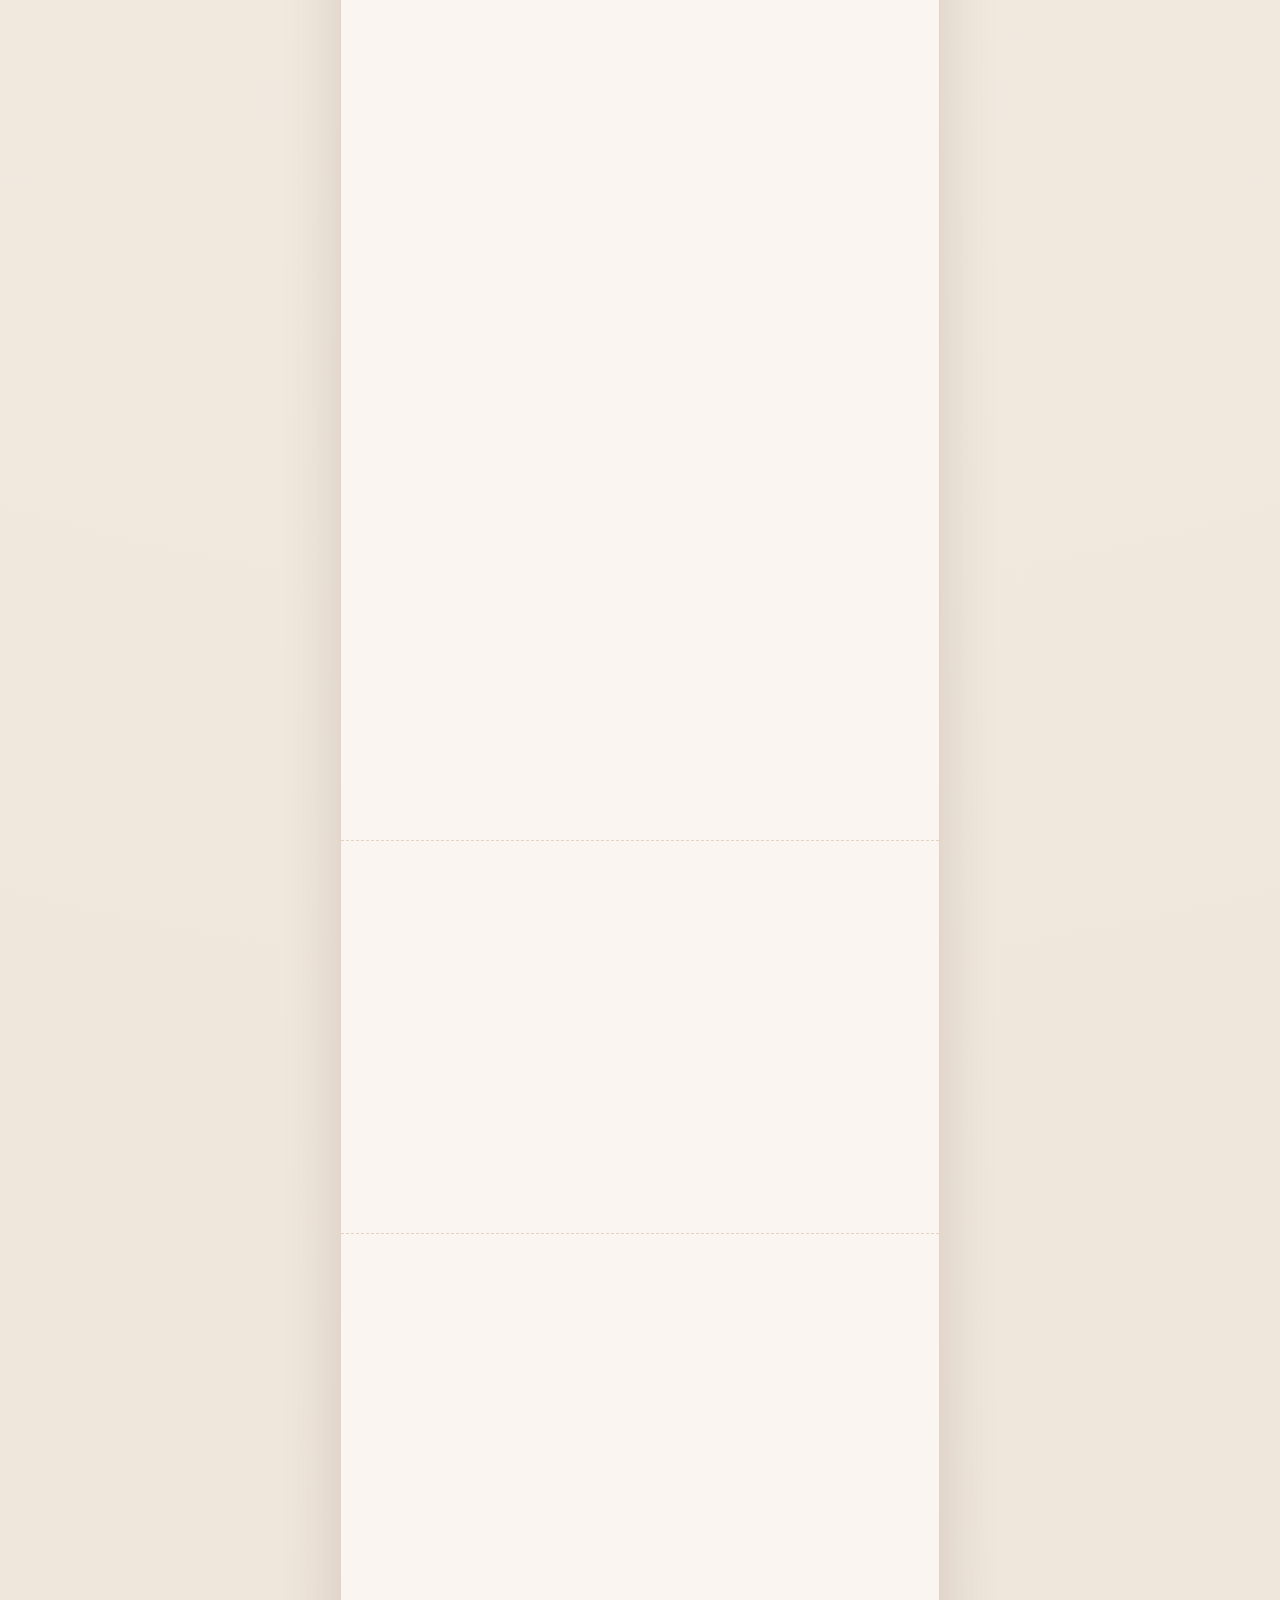
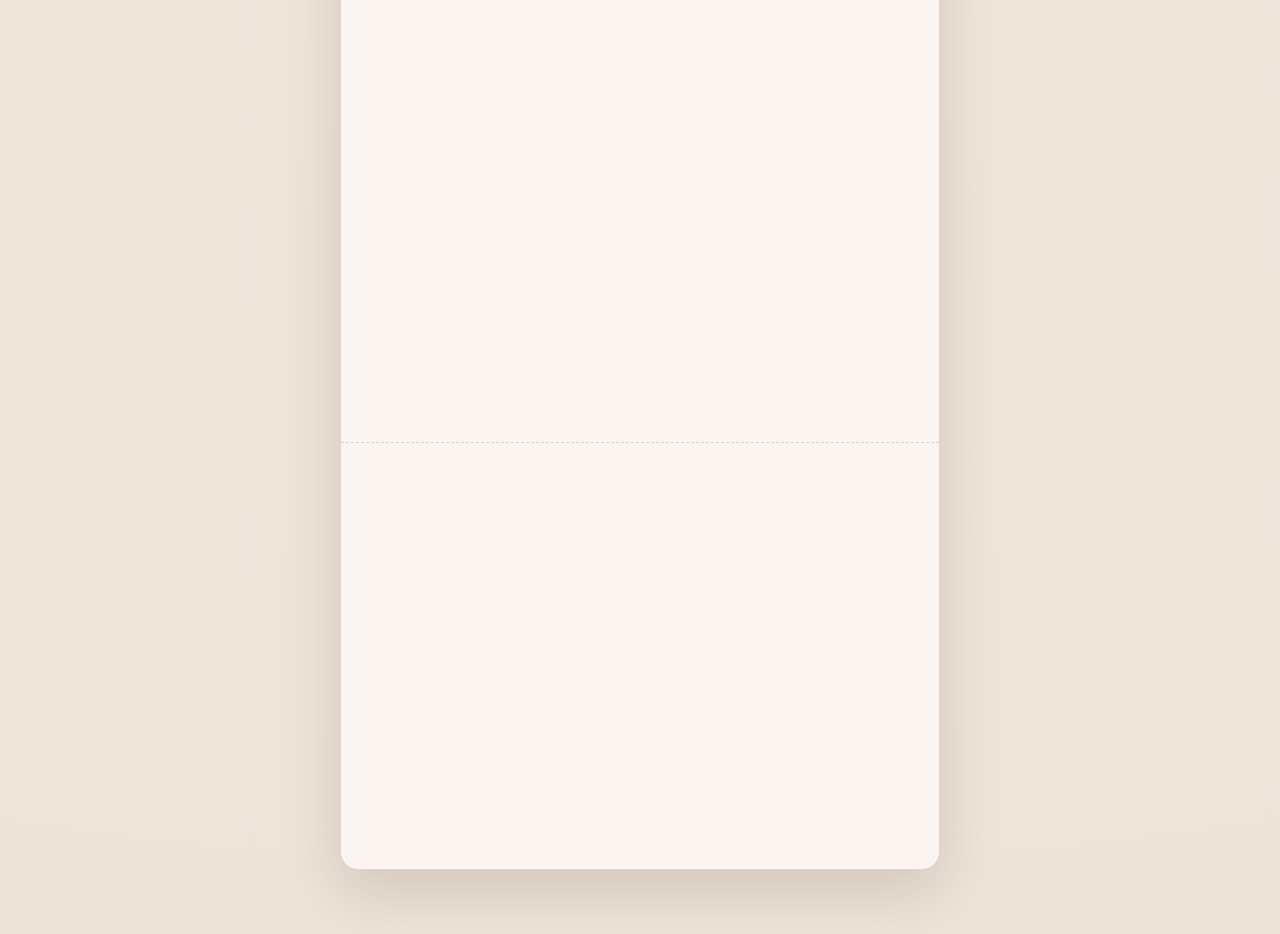
==== commit 0c8e7621: "Revert countdown title back to Đếm Ngược Ngày Vui with original font" ====
--- a/index.html
+++ b/index.html
@@ -20,7 +20,7 @@
   <link href="https://fonts.googleapis.com/css2?family=Cormorant+Garamond:wght@500;600;700&family=Dancing+Script:wght@500;600;700&family=Great+Vibes&family=Montserrat:wght@400;500;600;700;800;900&display=swap" rel="stylesheet">
 
   <!-- Stylesheet -->
-  <link rel="stylesheet" href="css/style.css?v=45">
+  <link rel="stylesheet" href="css/style.css?v=46">
 </head>
 <body class="invitation-pending">
 
@@ -272,7 +272,7 @@
          ===================================================================== -->
     <section class="party-sub-section" id="sectionCountdownCalendar">
       <div class="sub-section-head scroll-reveal">
-        <h2 class="sub-heading sub-heading-script">Countdown</h2>
+        <h2 class="sub-heading">Đếm Ngược Ngày Vui</h2>
       </div>
 
       <div class="cream-timer-row scroll-reveal">
@@ -459,7 +459,7 @@
 
   <!-- Scripts chức năng -->
   <script src="js/confetti.browser.min.js"></script>
-  <script src="js/config.js?v=45"></script>
-  <script src="js/app.js?v=45"></script>
+  <script src="js/config.js?v=46"></script>
+  <script src="js/app.js?v=46"></script>
 </body>
 </html>
